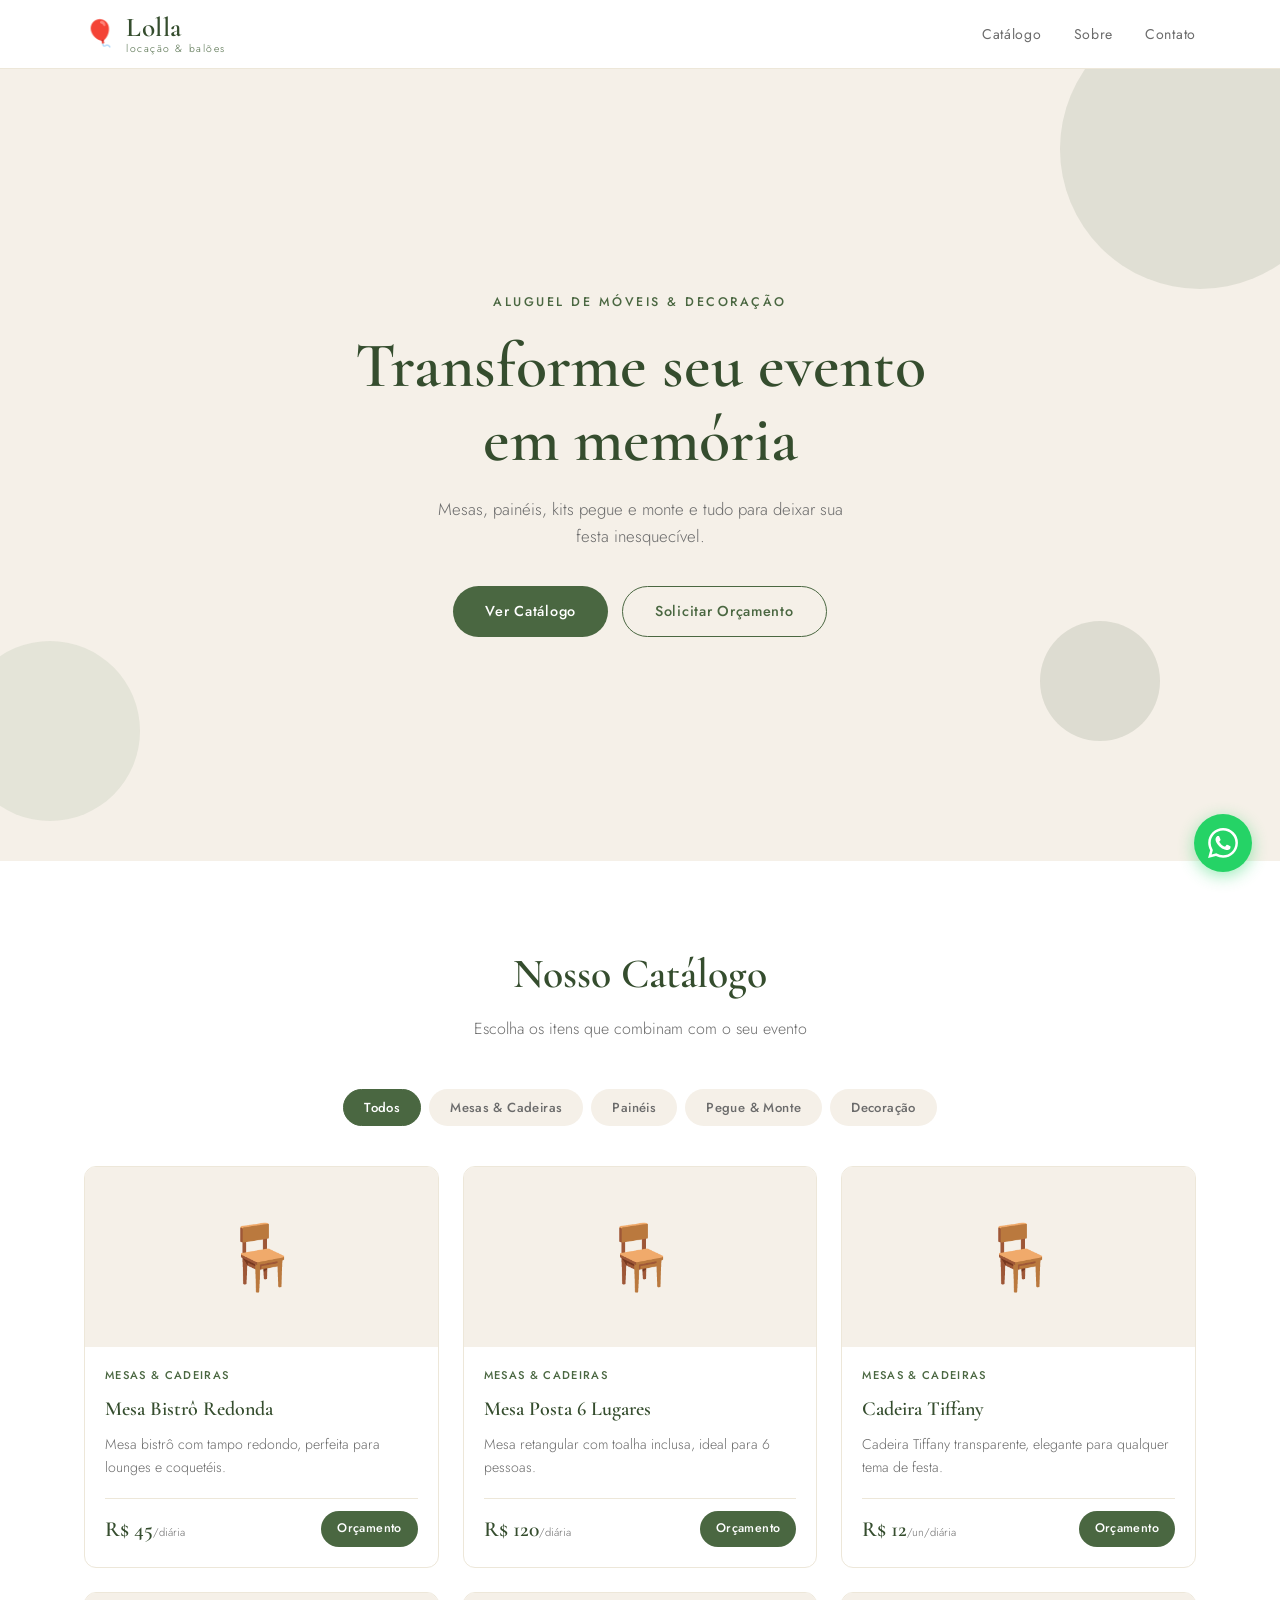
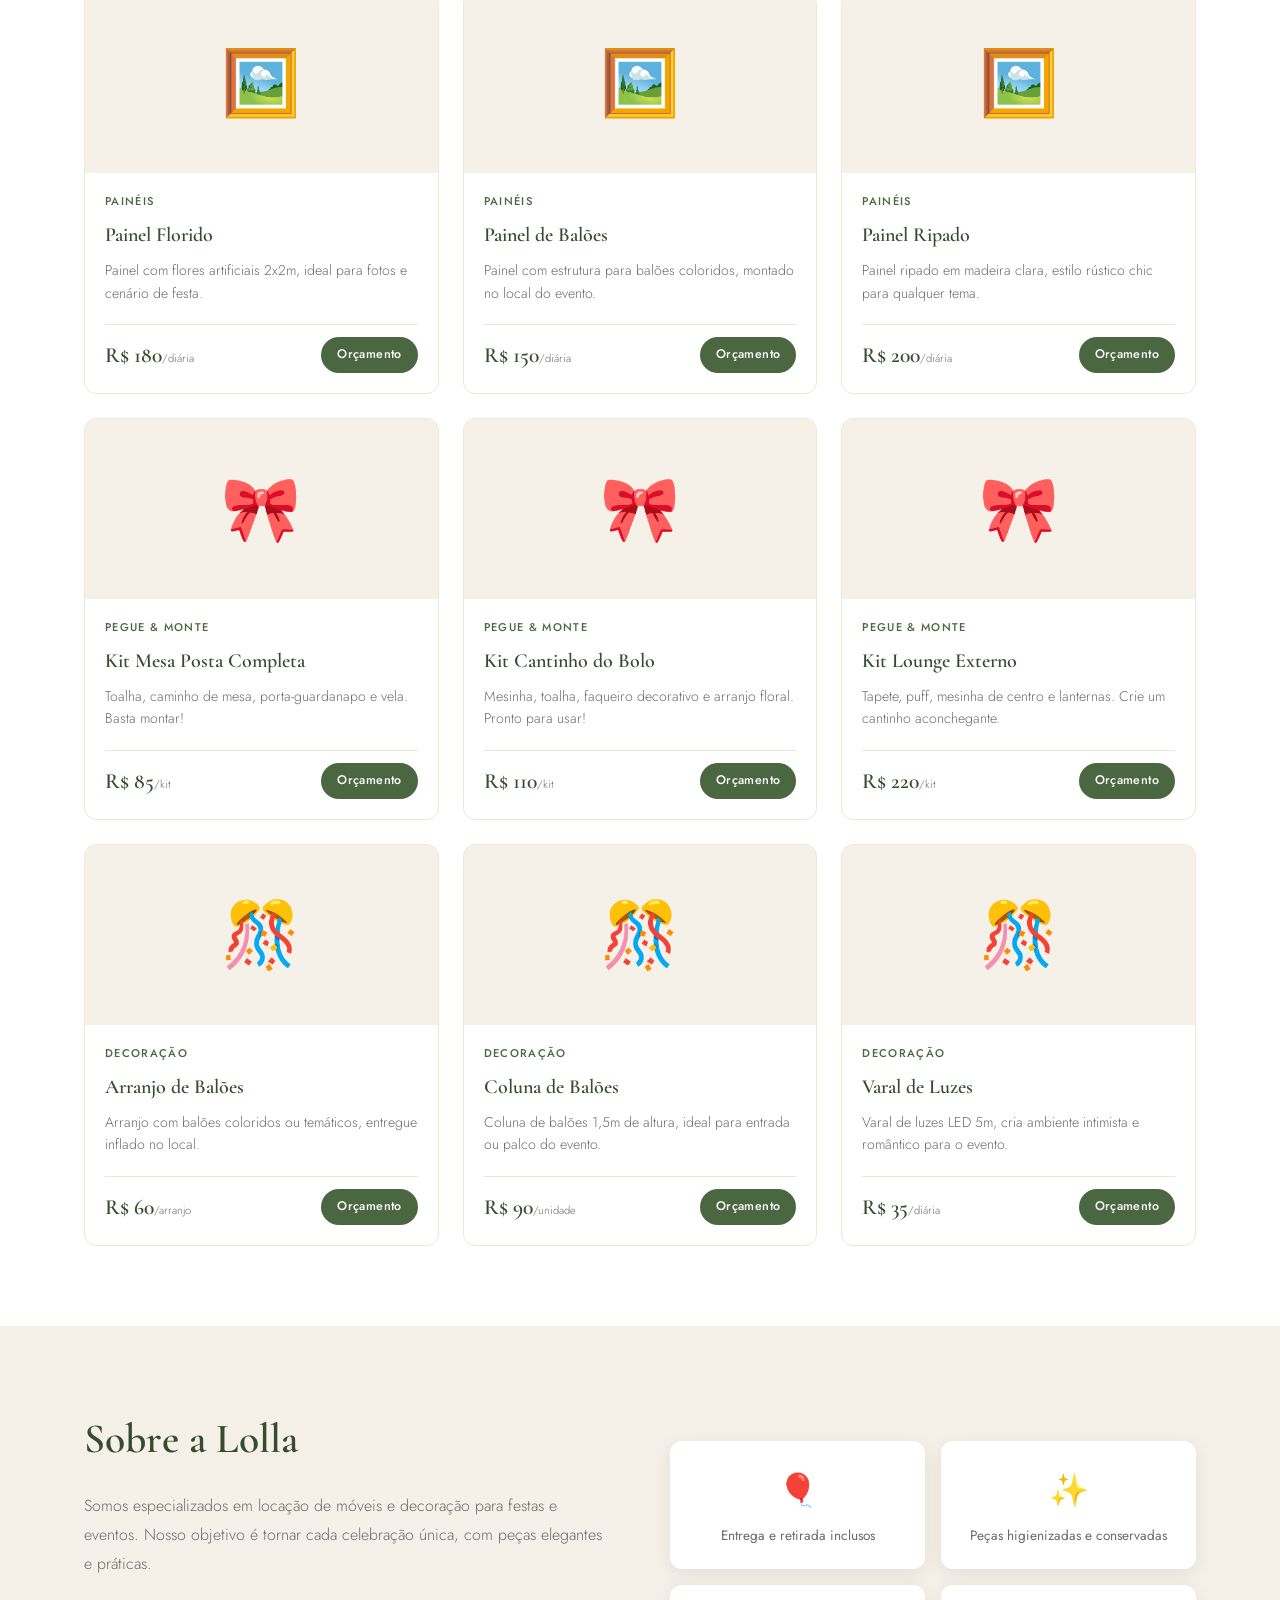
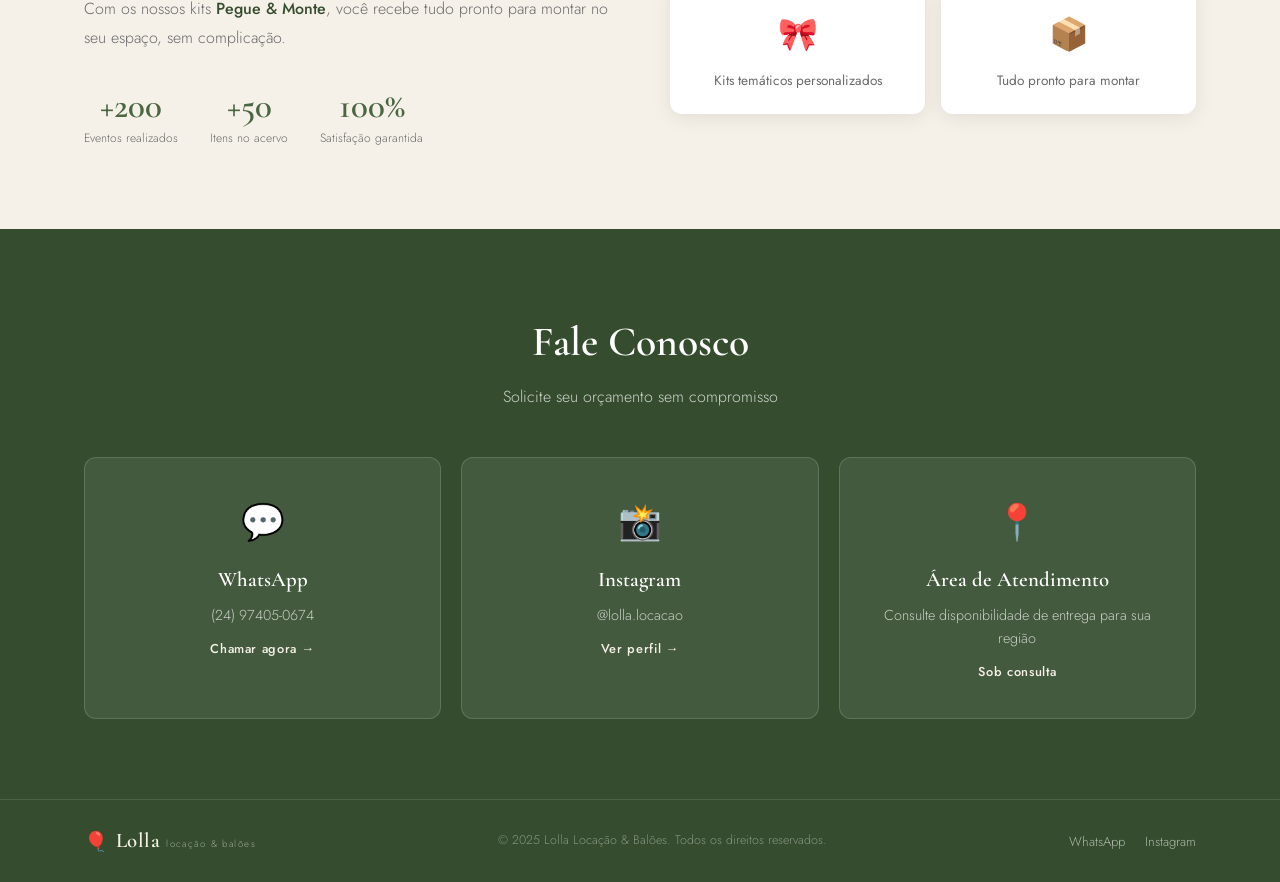
==== index.html @ 92b91f61 "Add files via upload" ====
<!DOCTYPE html>
<html lang="pt-BR">
<head>
  <meta charset="UTF-8" />
  <meta name="viewport" content="width=device-width, initial-scale=1.0" />
  <title>Lolla Locação & Balões</title>
  <meta name="description" content="Aluguel de móveis e decoração para festas e eventos. Mesas, painéis, kits pegue e monte e muito mais." />
  <link rel="preconnect" href="https://fonts.googleapis.com" />
  <link rel="preconnect" href="https://fonts.gstatic.com" crossorigin />
  <link href="https://fonts.googleapis.com/css2?family=Cormorant+Garamond:ital,wght@0,300;0,400;0,600;1,300;1,400&family=Jost:wght@300;400;500&display=swap" rel="stylesheet" />
  <link rel="stylesheet" href="style.css" />
</head>
<body>

  <!-- HEADER -->
  <header id="header">
    <div class="container header-inner">
      <div class="logo">
        <span class="logo-balloon">🎈</span>
        <div class="logo-text">
          <span class="logo-name">Lolla</span>
          <span class="logo-sub">locação &amp; balões</span>
        </div>
      </div>
      <nav>
        <ul class="nav-links">
          <li><a href="#catalogo">Catálogo</a></li>
          <li><a href="#sobre">Sobre</a></li>
          <li><a href="#contato">Contato</a></li>
        </ul>
        <button class="hamburger" id="hamburger" aria-label="Menu">
          <span></span><span></span><span></span>
        </button>
      </nav>
    </div>
    <div class="mobile-menu" id="mobileMenu">
      <a href="#catalogo" onclick="closeMobileMenu()">Catálogo</a>
      <a href="#sobre" onclick="closeMobileMenu()">Sobre</a>
      <a href="#contato" onclick="closeMobileMenu()">Contato</a>
    </div>
  </header>

  <!-- HERO -->
  <section class="hero">
    <div class="hero-content">
      <p class="hero-eyebrow">Aluguel de móveis &amp; decoração</p>
      <h1>Transforme seu evento em memória</h1>
      <p class="hero-sub">Mesas, painéis, kits pegue e monte e tudo para deixar sua festa inesquecível.</p>
      <div class="hero-btns">
        <a href="#catalogo" class="btn-primary">Ver Catálogo</a>
        <a href="https://wa.me/5524974050674" target="_blank" class="btn-secondary">Solicitar Orçamento</a>
      </div>
    </div>
    <div class="hero-decoration">
      <div class="balloon b1"></div>
      <div class="balloon b2"></div>
      <div class="balloon b3"></div>
    </div>
  </section>

  <!-- CATÁLOGO -->
  <section class="catalogo" id="catalogo">
    <div class="container">
      <div class="section-header">
        <h2>Nosso Catálogo</h2>
        <p>Escolha os itens que combinam com o seu evento</p>
      </div>

      <div class="filter-bar">
        <button class="filter-btn active" data-filter="todos">Todos</button>
        <button class="filter-btn" data-filter="mesas">Mesas &amp; Cadeiras</button>
        <button class="filter-btn" data-filter="paineis">Painéis</button>
        <button class="filter-btn" data-filter="pegue-e-monte">Pegue &amp; Monte</button>
        <button class="filter-btn" data-filter="decoracao">Decoração</button>
      </div>

      <div class="products-grid" id="productsGrid">

        <!-- MESAS & CADEIRAS -->
        <div class="product-card" data-category="mesas">
          <div class="product-img emoji">🪑</div>
          <div class="product-info">
            <span class="product-tag">Mesas &amp; Cadeiras</span>
            <h3>Mesa Bistrô Redonda</h3>
            <p>Mesa bistrô com tampo redondo, perfeita para lounges e coquetéis.</p>
            <div class="product-footer">
              <span class="price">R$ 45<small>/diária</small></span>
              <a href="https://wa.me/5524974050674?text=Olá! Tenho interesse na Mesa Bistrô Redonda. Pode me passar mais informações?" target="_blank" class="btn-card">Orçamento</a>
            </div>
          </div>
        </div>

        <div class="product-card" data-category="mesas">
          <div class="product-img emoji">🪑</div>
          <div class="product-info">
            <span class="product-tag">Mesas &amp; Cadeiras</span>
            <h3>Mesa Posta 6 Lugares</h3>
            <p>Mesa retangular com toalha inclusa, ideal para 6 pessoas.</p>
            <div class="product-footer">
              <span class="price">R$ 120<small>/diária</small></span>
              <a href="https://wa.me/5524974050674?text=Olá! Tenho interesse na Mesa Posta 6 Lugares. Pode me passar mais informações?" target="_blank" class="btn-card">Orçamento</a>
            </div>
          </div>
        </div>

        <div class="product-card" data-category="mesas">
          <div class="product-img emoji">🪑</div>
          <div class="product-info">
            <span class="product-tag">Mesas &amp; Cadeiras</span>
            <h3>Cadeira Tiffany</h3>
            <p>Cadeira Tiffany transparente, elegante para qualquer tema de festa.</p>
            <div class="product-footer">
              <span class="price">R$ 12<small>/un/diária</small></span>
              <a href="https://wa.me/5524974050674?text=Olá! Tenho interesse nas Cadeiras Tiffany. Pode me passar mais informações?" target="_blank" class="btn-card">Orçamento</a>
            </div>
          </div>
        </div>

        <!-- PAINÉIS -->
        <div class="product-card" data-category="paineis">
          <div class="product-img emoji">🖼️</div>
          <div class="product-info">
            <span class="product-tag">Painéis</span>
            <h3>Painel Florido</h3>
            <p>Painel com flores artificiais 2x2m, ideal para fotos e cenário de festa.</p>
            <div class="product-footer">
              <span class="price">R$ 180<small>/diária</small></span>
              <a href="https://wa.me/5524974050674?text=Olá! Tenho interesse no Painel Florido. Pode me passar mais informações?" target="_blank" class="btn-card">Orçamento</a>
            </div>
          </div>
        </div>

        <div class="product-card" data-category="paineis">
          <div class="product-img emoji">🖼️</div>
          <div class="product-info">
            <span class="product-tag">Painéis</span>
            <h3>Painel de Balões</h3>
            <p>Painel com estrutura para balões coloridos, montado no local do evento.</p>
            <div class="product-footer">
              <span class="price">R$ 150<small>/diária</small></span>
              <a href="https://wa.me/5524974050674?text=Olá! Tenho interesse no Painel de Balões. Pode me passar mais informações?" target="_blank" class="btn-card">Orçamento</a>
            </div>
          </div>
        </div>

        <div class="product-card" data-category="paineis">
          <div class="product-img emoji">🖼️</div>
          <div class="product-info">
            <span class="product-tag">Painéis</span>
            <h3>Painel Ripado</h3>
            <p>Painel ripado em madeira clara, estilo rústico chic para qualquer tema.</p>
            <div class="product-footer">
              <span class="price">R$ 200<small>/diária</small></span>
              <a href="https://wa.me/5524974050674?text=Olá! Tenho interesse no Painel Ripado. Pode me passar mais informações?" target="_blank" class="btn-card">Orçamento</a>
            </div>
          </div>
        </div>

        <!-- PEGUE E MONTE -->
        <div class="product-card" data-category="pegue-e-monte">
          <div class="product-img emoji">🎀</div>
          <div class="product-info">
            <span class="product-tag">Pegue &amp; Monte</span>
            <h3>Kit Mesa Posta Completa</h3>
            <p>Toalha, caminho de mesa, porta-guardanapo e vela. Basta montar!</p>
            <div class="product-footer">
              <span class="price">R$ 85<small>/kit</small></span>
              <a href="https://wa.me/5524974050674?text=Olá! Tenho interesse no Kit Mesa Posta Completa. Pode me passar mais informações?" target="_blank" class="btn-card">Orçamento</a>
            </div>
          </div>
        </div>

        <div class="product-card" data-category="pegue-e-monte">
          <div class="product-img emoji">🎀</div>
          <div class="product-info">
            <span class="product-tag">Pegue &amp; Monte</span>
            <h3>Kit Cantinho do Bolo</h3>
            <p>Mesinha, toalha, faqueiro decorativo e arranjo floral. Pronto para usar!</p>
            <div class="product-footer">
              <span class="price">R$ 110<small>/kit</small></span>
              <a href="https://wa.me/5524974050674?text=Olá! Tenho interesse no Kit Cantinho do Bolo. Pode me passar mais informações?" target="_blank" class="btn-card">Orçamento</a>
            </div>
          </div>
        </div>

        <div class="product-card" data-category="pegue-e-monte">
          <div class="product-img emoji">🎀</div>
          <div class="product-info">
            <span class="product-tag">Pegue &amp; Monte</span>
            <h3>Kit Lounge Externo</h3>
            <p>Tapete, puff, mesinha de centro e lanternas. Crie um cantinho aconchegante.</p>
            <div class="product-footer">
              <span class="price">R$ 220<small>/kit</small></span>
              <a href="https://wa.me/5524974050674?text=Olá! Tenho interesse no Kit Lounge Externo. Pode me passar mais informações?" target="_blank" class="btn-card">Orçamento</a>
            </div>
          </div>
        </div>

        <!-- DECORAÇÃO -->
        <div class="product-card" data-category="decoracao">
          <div class="product-img emoji">🎊</div>
          <div class="product-info">
            <span class="product-tag">Decoração</span>
            <h3>Arranjo de Balões</h3>
            <p>Arranjo com balões coloridos ou temáticos, entregue inflado no local.</p>
            <div class="product-footer">
              <span class="price">R$ 60<small>/arranjo</small></span>
              <a href="https://wa.me/5524974050674?text=Olá! Tenho interesse no Arranjo de Balões. Pode me passar mais informações?" target="_blank" class="btn-card">Orçamento</a>
            </div>
          </div>
        </div>

        <div class="product-card" data-category="decoracao">
          <div class="product-img emoji">🎊</div>
          <div class="product-info">
            <span class="product-tag">Decoração</span>
            <h3>Coluna de Balões</h3>
            <p>Coluna de balões 1,5m de altura, ideal para entrada ou palco do evento.</p>
            <div class="product-footer">
              <span class="price">R$ 90<small>/unidade</small></span>
              <a href="https://wa.me/5524974050674?text=Olá! Tenho interesse na Coluna de Balões. Pode me passar mais informações?" target="_blank" class="btn-card">Orçamento</a>
            </div>
          </div>
        </div>

        <div class="product-card" data-category="decoracao">
          <div class="product-img emoji">🎊</div>
          <div class="product-info">
            <span class="product-tag">Decoração</span>
            <h3>Varal de Luzes</h3>
            <p>Varal de luzes LED 5m, cria ambiente intimista e romântico para o evento.</p>
            <div class="product-footer">
              <span class="price">R$ 35<small>/diária</small></span>
              <a href="https://wa.me/5524974050674?text=Olá! Tenho interesse no Varal de Luzes. Pode me passar mais informações?" target="_blank" class="btn-card">Orçamento</a>
            </div>
          </div>
        </div>

      </div>
    </div>
  </section>

  <!-- SOBRE -->
  <section class="sobre" id="sobre">
    <div class="container sobre-inner">
      <div class="sobre-text">
        <h2>Sobre a Lolla</h2>
        <p>Somos especializados em locação de móveis e decoração para festas e eventos. Nosso objetivo é tornar cada celebração única, com peças elegantes e práticas.</p>
        <p>Com os nossos kits <strong>Pegue &amp; Monte</strong>, você recebe tudo pronto para montar no seu espaço, sem complicação.</p>
        <div class="sobre-nums">
          <div class="num-item">
            <span class="num">+200</span>
            <small>Eventos realizados</small>
          </div>
          <div class="num-item">
            <span class="num">+50</span>
            <small>Itens no acervo</small>
          </div>
          <div class="num-item">
            <span class="num">100%</span>
            <small>Satisfação garantida</small>
          </div>
        </div>
      </div>
      <div class="sobre-cards">
        <div class="sobre-card">
          <span>🎈</span>
          <p>Entrega e retirada inclusos</p>
        </div>
        <div class="sobre-card">
          <span>✨</span>
          <p>Peças higienizadas e conservadas</p>
        </div>
        <div class="sobre-card">
          <span>🎀</span>
          <p>Kits temáticos personalizados</p>
        </div>
        <div class="sobre-card">
          <span>📦</span>
          <p>Tudo pronto para montar</p>
        </div>
      </div>
    </div>
  </section>

  <!-- CONTATO -->
  <section class="contato" id="contato">
    <div class="container">
      <div class="section-header light">
        <h2>Fale Conosco</h2>
        <p>Solicite seu orçamento sem compromisso</p>
      </div>
      <div class="contato-grid">
        <a href="https://wa.me/5524974050674" target="_blank" class="contato-card">
          <div class="contato-icon">💬</div>
          <h3>WhatsApp</h3>
          <p>(24) 97405-0674</p>
          <span class="contato-link">Chamar agora →</span>
        </a>
        <a href="https://instagram.com/lolla.locacao" target="_blank" class="contato-card">
          <div class="contato-icon">📸</div>
          <h3>Instagram</h3>
          <p>@lolla.locacao</p>
          <span class="contato-link">Ver perfil →</span>
        </a>
        <div class="contato-card no-link">
          <div class="contato-icon">📍</div>
          <h3>Área de Atendimento</h3>
          <p>Consulte disponibilidade de entrega para sua região</p>
          <span class="contato-link">Sob consulta</span>
        </div>
      </div>
    </div>
  </section>

  <!-- FOOTER -->
  <footer>
    <div class="container footer-inner">
      <div class="footer-logo">
        <span>🎈</span>
        <div>
          <span class="logo-name">Lolla</span>
          <span class="logo-sub">locação &amp; balões</span>
        </div>
      </div>
      <p class="footer-copy">© 2025 Lolla Locação &amp; Balões. Todos os direitos reservados.</p>
      <div class="footer-links">
        <a href="https://wa.me/5524974050674" target="_blank">WhatsApp</a>
        <a href="https://instagram.com/lolla.locacao" target="_blank">Instagram</a>
      </div>
    </div>
  </footer>

  <!-- BOTÃO FLUTUANTE WHATSAPP -->
  <a href="https://wa.me/5524974050674?text=Olá! Vim pelo site e gostaria de fazer um orçamento." target="_blank" class="whatsapp-float" aria-label="Fale pelo WhatsApp">
    <svg viewBox="0 0 24 24" fill="currentColor"><path d="M17.472 14.382c-.297-.149-1.758-.867-2.03-.967-.273-.099-.471-.148-.67.15-.197.297-.767.966-.94 1.164-.173.199-.347.223-.644.075-.297-.15-1.255-.463-2.39-1.475-.883-.788-1.48-1.761-1.653-2.059-.173-.297-.018-.458.13-.606.134-.133.298-.347.446-.52.149-.174.198-.298.298-.497.099-.198.05-.371-.025-.52-.075-.149-.669-1.612-.916-2.207-.242-.579-.487-.5-.669-.51-.173-.008-.371-.01-.57-.01-.198 0-.52.074-.792.372-.272.297-1.04 1.016-1.04 2.479 0 1.462 1.065 2.875 1.213 3.074.149.198 2.096 3.2 5.077 4.487.709.306 1.262.489 1.694.625.712.227 1.36.195 1.871.118.571-.085 1.758-.719 2.006-1.413.248-.694.248-1.289.173-1.413-.074-.124-.272-.198-.57-.347m-5.421 7.403h-.004a9.87 9.87 0 01-5.031-1.378l-.361-.214-3.741.982.998-3.648-.235-.374a9.86 9.86 0 01-1.51-5.26c.001-5.45 4.436-9.884 9.888-9.884 2.64 0 5.122 1.03 6.988 2.898a9.825 9.825 0 012.893 6.994c-.003 5.45-4.437 9.884-9.885 9.884m8.413-18.297A11.815 11.815 0 0012.05 0C5.495 0 .16 5.335.157 11.892c0 2.096.547 4.142 1.588 5.945L.057 24l6.305-1.654a11.882 11.882 0 005.683 1.448h.005c6.554 0 11.89-5.335 11.893-11.893a11.821 11.821 0 00-3.48-8.413z"/></svg>
  </a>

  <script src="script.js"></script>
</body>
</html>
---- style.css ----
/* ===== VARIÁVEIS ===== */
:root {
  --green: #4a6741;
  --green-light: #6b8f60;
  --green-dark: #354d2e;
  --cream: #f5f0e8;
  --cream-dark: #ede7d9;
  --white: #ffffff;
  --text: #2c2c2c;
  --text-light: #6b6b6b;
  --shadow: 0 4px 20px rgba(0,0,0,0.08);
  --shadow-hover: 0 8px 32px rgba(0,0,0,0.14);
  --radius: 12px;
  --transition: 0.25s ease;
}

/* ===== RESET ===== */
*, *::before, *::after { box-sizing: border-box; margin: 0; padding: 0; }
html { scroll-behavior: smooth; }
body {
  font-family: 'Jost', sans-serif;
  color: var(--text);
  background: var(--white);
  line-height: 1.6;
}
a { text-decoration: none; color: inherit; }
ul { list-style: none; }
img { max-width: 100%; display: block; }

/* ===== CONTAINER ===== */
.container {
  max-width: 1160px;
  margin: 0 auto;
  padding: 0 24px;
}

/* ===== HEADER ===== */
#header {
  position: sticky;
  top: 0;
  z-index: 100;
  background: var(--white);
  border-bottom: 1px solid var(--cream-dark);
  transition: box-shadow var(--transition);
}
#header.scrolled { box-shadow: var(--shadow); }

.header-inner {
  display: flex;
  align-items: center;
  justify-content: space-between;
  height: 68px;
}

.logo {
  display: flex;
  align-items: center;
  gap: 10px;
}
.logo-balloon { font-size: 1.6rem; }
.logo-text { display: flex; flex-direction: column; line-height: 1.1; }
.logo-name {
  font-family: 'Cormorant Garamond', serif;
  font-size: 1.7rem;
  font-weight: 600;
  color: var(--green-dark);
  letter-spacing: 0.02em;
}
.logo-sub {
  font-size: 0.65rem;
  font-weight: 300;
  color: var(--green);
  letter-spacing: 0.15em;
  text-transform: lowercase;
}

nav { display: flex; align-items: center; gap: 8px; }
.nav-links { display: flex; gap: 32px; }
.nav-links a {
  font-size: 0.88rem;
  font-weight: 400;
  color: var(--text-light);
  letter-spacing: 0.05em;
  transition: color var(--transition);
}
.nav-links a:hover { color: var(--green); }

.hamburger {
  display: none;
  flex-direction: column;
  gap: 5px;
  background: none;
  border: none;
  cursor: pointer;
  padding: 4px;
}
.hamburger span {
  display: block;
  width: 22px;
  height: 2px;
  background: var(--green-dark);
  border-radius: 2px;
  transition: var(--transition);
}

.mobile-menu {
  display: none;
  flex-direction: column;
  background: var(--white);
  border-top: 1px solid var(--cream-dark);
  padding: 12px 24px 16px;
  gap: 2px;
}
.mobile-menu.open { display: flex; }
.mobile-menu a {
  padding: 10px 0;
  font-size: 0.95rem;
  color: var(--text);
  border-bottom: 1px solid var(--cream-dark);
}
.mobile-menu a:last-child { border-bottom: none; }

/* ===== HERO ===== */
.hero {
  background: var(--cream);
  min-height: 88vh;
  display: flex;
  align-items: center;
  position: relative;
  overflow: hidden;
  padding: 80px 24px;
}

.hero-content {
  max-width: 600px;
  margin: 0 auto;
  text-align: center;
  position: relative;
  z-index: 2;
}

.hero-eyebrow {
  font-size: 0.78rem;
  font-weight: 500;
  letter-spacing: 0.2em;
  text-transform: uppercase;
  color: var(--green);
  margin-bottom: 16px;
}

.hero h1 {
  font-family: 'Cormorant Garamond', serif;
  font-size: clamp(2.4rem, 6vw, 4rem);
  font-weight: 600;
  color: var(--green-dark);
  line-height: 1.15;
  margin-bottom: 20px;
}

.hero-sub {
  font-size: 1.05rem;
  color: var(--text-light);
  font-weight: 300;
  margin-bottom: 36px;
  max-width: 440px;
  margin-left: auto;
  margin-right: auto;
}

.hero-btns {
  display: flex;
  gap: 14px;
  justify-content: center;
  flex-wrap: wrap;
}

.btn-primary {
  background: var(--green);
  color: var(--white);
  padding: 14px 32px;
  border-radius: 50px;
  font-size: 0.9rem;
  font-weight: 500;
  letter-spacing: 0.05em;
  transition: background var(--transition), transform var(--transition);
  display: inline-block;
}
.btn-primary:hover { background: var(--green-dark); transform: translateY(-2px); }

.btn-secondary {
  background: transparent;
  color: var(--green);
  padding: 13px 32px;
  border-radius: 50px;
  font-size: 0.9rem;
  font-weight: 500;
  letter-spacing: 0.05em;
  border: 1.5px solid var(--green);
  transition: all var(--transition);
  display: inline-block;
}
.btn-secondary:hover { background: var(--green); color: var(--white); transform: translateY(-2px); }

/* Balões decorativos */
.hero-decoration { position: absolute; inset: 0; pointer-events: none; }
.balloon {
  position: absolute;
  border-radius: 50%;
  opacity: 0.12;
}
.b1 { width: 280px; height: 280px; background: var(--green); top: -60px; right: -60px; }
.b2 { width: 180px; height: 180px; background: var(--green-light); bottom: 40px; left: -40px; }
.b3 { width: 120px; height: 120px; background: var(--green-dark); bottom: 120px; right: 120px; }

/* ===== CATÁLOGO ===== */
.catalogo {
  padding: 80px 0;
  background: var(--white);
}

.section-header {
  text-align: center;
  margin-bottom: 48px;
}
.section-header h2 {
  font-family: 'Cormorant Garamond', serif;
  font-size: clamp(1.8rem, 4vw, 2.6rem);
  font-weight: 600;
  color: var(--green-dark);
  margin-bottom: 8px;
}
.section-header p {
  color: var(--text-light);
  font-weight: 300;
  font-size: 1rem;
}
.section-header.light h2 { color: var(--white); }
.section-header.light p { color: rgba(255,255,255,0.75); }

/* Filter bar */
.filter-bar {
  display: flex;
  gap: 8px;
  flex-wrap: wrap;
  justify-content: center;
  margin-bottom: 40px;
}
.filter-btn {
  background: var(--cream);
  border: 1.5px solid transparent;
  color: var(--text-light);
  padding: 8px 20px;
  border-radius: 50px;
  font-size: 0.82rem;
  font-weight: 500;
  cursor: pointer;
  font-family: 'Jost', sans-serif;
  transition: all var(--transition);
  letter-spacing: 0.03em;
}
.filter-btn:hover { border-color: var(--green); color: var(--green); }
.filter-btn.active {
  background: var(--green);
  color: var(--white);
  border-color: var(--green);
}

/* Products grid */
.products-grid {
  display: grid;
  grid-template-columns: repeat(auto-fill, minmax(280px, 1fr));
  gap: 24px;
}

.product-card {
  background: var(--white);
  border: 1px solid var(--cream-dark);
  border-radius: var(--radius);
  overflow: hidden;
  transition: box-shadow var(--transition), transform var(--transition);
  display: flex;
  flex-direction: column;
}
.product-card:hover {
  box-shadow: var(--shadow-hover);
  transform: translateY(-4px);
}
.product-card.hidden { display: none; }

.product-img {
  background: var(--cream);
  height: 180px;
  display: flex;
  align-items: center;
  justify-content: center;
}
.product-img.emoji { font-size: 4rem; }
.product-img img { width: 100%; height: 100%; object-fit: cover; }

.product-info {
  padding: 20px;
  flex: 1;
  display: flex;
  flex-direction: column;
  gap: 8px;
}

.product-tag {
  font-size: 0.7rem;
  font-weight: 500;
  letter-spacing: 0.12em;
  text-transform: uppercase;
  color: var(--green);
}

.product-info h3 {
  font-family: 'Cormorant Garamond', serif;
  font-size: 1.25rem;
  font-weight: 600;
  color: var(--green-dark);
}

.product-info p {
  font-size: 0.88rem;
  color: var(--text-light);
  font-weight: 300;
  flex: 1;
}

.product-footer {
  display: flex;
  align-items: center;
  justify-content: space-between;
  margin-top: 12px;
  padding-top: 12px;
  border-top: 1px solid var(--cream-dark);
}

.price {
  font-family: 'Cormorant Garamond', serif;
  font-size: 1.35rem;
  font-weight: 600;
  color: var(--green-dark);
}
.price small {
  font-size: 0.7rem;
  font-weight: 300;
  color: var(--text-light);
  font-family: 'Jost', sans-serif;
}

.btn-card {
  background: var(--green);
  color: var(--white);
  padding: 8px 16px;
  border-radius: 50px;
  font-size: 0.78rem;
  font-weight: 500;
  letter-spacing: 0.03em;
  transition: background var(--transition);
  white-space: nowrap;
}
.btn-card:hover { background: var(--green-dark); }

/* ===== SOBRE ===== */
.sobre {
  background: var(--cream);
  padding: 80px 0;
}

.sobre-inner {
  display: grid;
  grid-template-columns: 1fr 1fr;
  gap: 60px;
  align-items: center;
}

.sobre-text h2 {
  font-family: 'Cormorant Garamond', serif;
  font-size: clamp(1.8rem, 4vw, 2.6rem);
  font-weight: 600;
  color: var(--green-dark);
  margin-bottom: 20px;
}

.sobre-text p {
  color: var(--text-light);
  font-weight: 300;
  font-size: 1rem;
  margin-bottom: 16px;
  line-height: 1.8;
}
.sobre-text strong { color: var(--green-dark); font-weight: 500; }

.sobre-nums {
  display: flex;
  gap: 32px;
  margin-top: 36px;
}
.num-item { text-align: center; }
.num {
  display: block;
  font-family: 'Cormorant Garamond', serif;
  font-size: 2.2rem;
  font-weight: 600;
  color: var(--green);
  line-height: 1;
}
.num-item small {
  font-size: 0.75rem;
  color: var(--text-light);
  font-weight: 300;
}

.sobre-cards {
  display: grid;
  grid-template-columns: 1fr 1fr;
  gap: 16px;
}

.sobre-card {
  background: var(--white);
  border-radius: var(--radius);
  padding: 24px 20px;
  text-align: center;
  box-shadow: var(--shadow);
}
.sobre-card span { font-size: 2rem; display: block; margin-bottom: 10px; }
.sobre-card p {
  font-size: 0.85rem;
  color: var(--text-light);
  font-weight: 400;
  line-height: 1.4;
}

/* ===== CONTATO ===== */
.contato {
  background: var(--green-dark);
  padding: 80px 0;
}

.contato-grid {
  display: grid;
  grid-template-columns: repeat(3, 1fr);
  gap: 20px;
  margin-top: 8px;
}

.contato-card {
  background: rgba(255,255,255,0.08);
  border: 1px solid rgba(255,255,255,0.15);
  border-radius: var(--radius);
  padding: 36px 24px;
  text-align: center;
  transition: background var(--transition), transform var(--transition);
  display: flex;
  flex-direction: column;
  align-items: center;
  gap: 8px;
  color: var(--white);
}
.contato-card:hover:not(.no-link) {
  background: rgba(255,255,255,0.15);
  transform: translateY(-4px);
}

.contato-icon { font-size: 2.2rem; margin-bottom: 4px; }

.contato-card h3 {
  font-family: 'Cormorant Garamond', serif;
  font-size: 1.3rem;
  font-weight: 600;
  color: var(--white);
}

.contato-card p {
  font-size: 0.9rem;
  color: rgba(255,255,255,0.7);
  font-weight: 300;
}

.contato-link {
  font-size: 0.8rem;
  font-weight: 500;
  color: var(--cream);
  letter-spacing: 0.05em;
  margin-top: 4px;
}

/* ===== FOOTER ===== */
footer {
  background: var(--green-dark);
  border-top: 1px solid rgba(255,255,255,0.1);
  padding: 24px 0;
}

.footer-inner {
  display: flex;
  align-items: center;
  justify-content: space-between;
  gap: 16px;
  flex-wrap: wrap;
}

.footer-logo {
  display: flex;
  align-items: center;
  gap: 8px;
  font-size: 1.2rem;
}
.footer-logo .logo-name {
  font-family: 'Cormorant Garamond', serif;
  font-size: 1.3rem;
  color: var(--cream);
}
.footer-logo .logo-sub {
  color: rgba(255,255,255,0.5);
  font-size: 0.6rem;
}

.footer-copy {
  font-size: 0.78rem;
  color: rgba(255,255,255,0.4);
  font-weight: 300;
}

.footer-links {
  display: flex;
  gap: 20px;
}
.footer-links a {
  font-size: 0.82rem;
  color: rgba(255,255,255,0.6);
  transition: color var(--transition);
  font-weight: 300;
}
.footer-links a:hover { color: var(--cream); }

/* ===== WHATSAPP FLUTUANTE ===== */
.whatsapp-float {
  position: fixed;
  bottom: 28px;
  right: 28px;
  z-index: 200;
  background: #25d366;
  color: white;
  width: 58px;
  height: 58px;
  border-radius: 50%;
  display: flex;
  align-items: center;
  justify-content: center;
  box-shadow: 0 4px 16px rgba(37, 211, 102, 0.45);
  transition: transform var(--transition), box-shadow var(--transition);
}
.whatsapp-float:hover {
  transform: scale(1.1);
  box-shadow: 0 6px 24px rgba(37, 211, 102, 0.6);
}
.whatsapp-float svg {
  width: 30px;
  height: 30px;
}

/* ===== RESPONSIVO ===== */
@media (max-width: 900px) {
  .sobre-inner {
    grid-template-columns: 1fr;
    gap: 40px;
  }
  .contato-grid {
    grid-template-columns: 1fr;
    max-width: 400px;
    margin: 0 auto;
  }
}

@media (max-width: 680px) {
  .nav-links { display: none; }
  .hamburger { display: flex; }

  .hero { min-height: auto; padding: 60px 24px 80px; }

  .sobre-nums { gap: 20px; }

  .footer-inner {
    flex-direction: column;
    text-align: center;
  }

  .products-grid {
    grid-template-columns: 1fr;
  }
}

@media (max-width: 480px) {
  .filter-bar { gap: 6px; }
  .filter-btn { padding: 7px 14px; font-size: 0.78rem; }
  .sobre-cards { grid-template-columns: 1fr 1fr; }
}
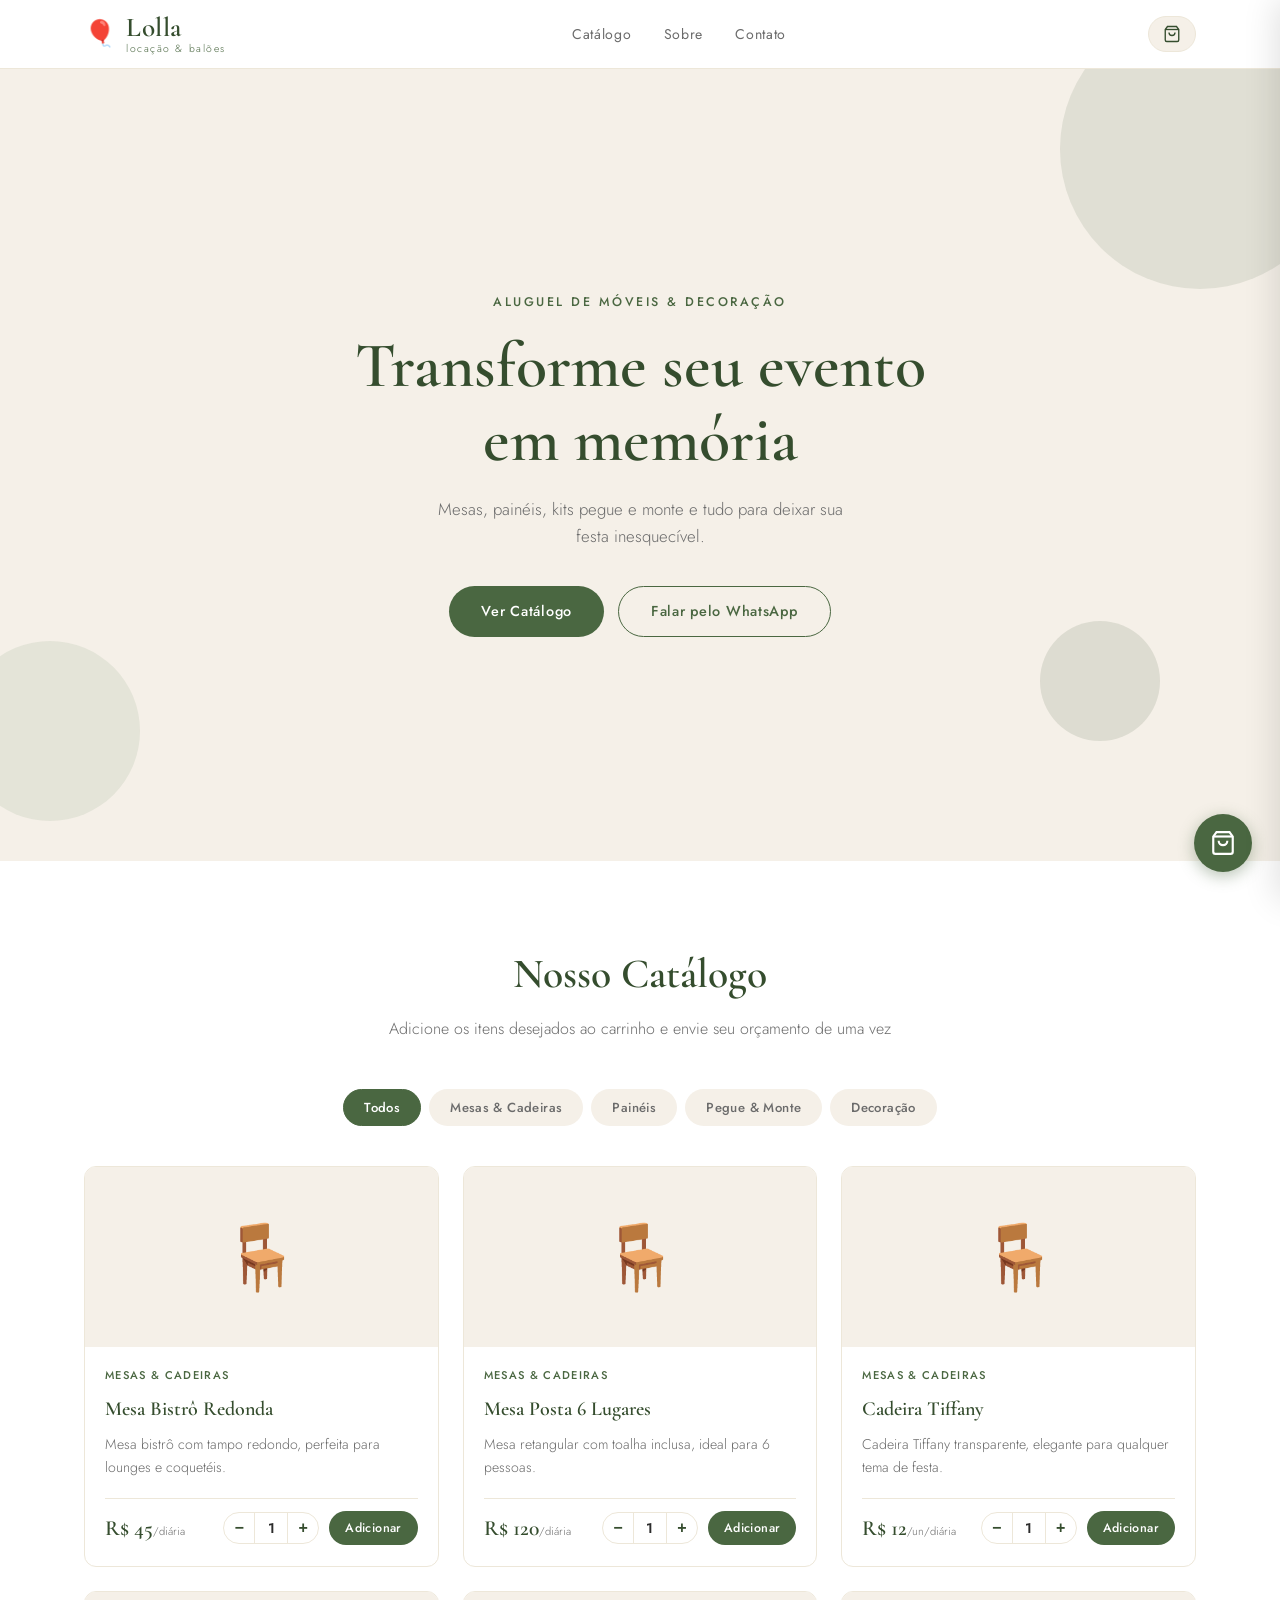
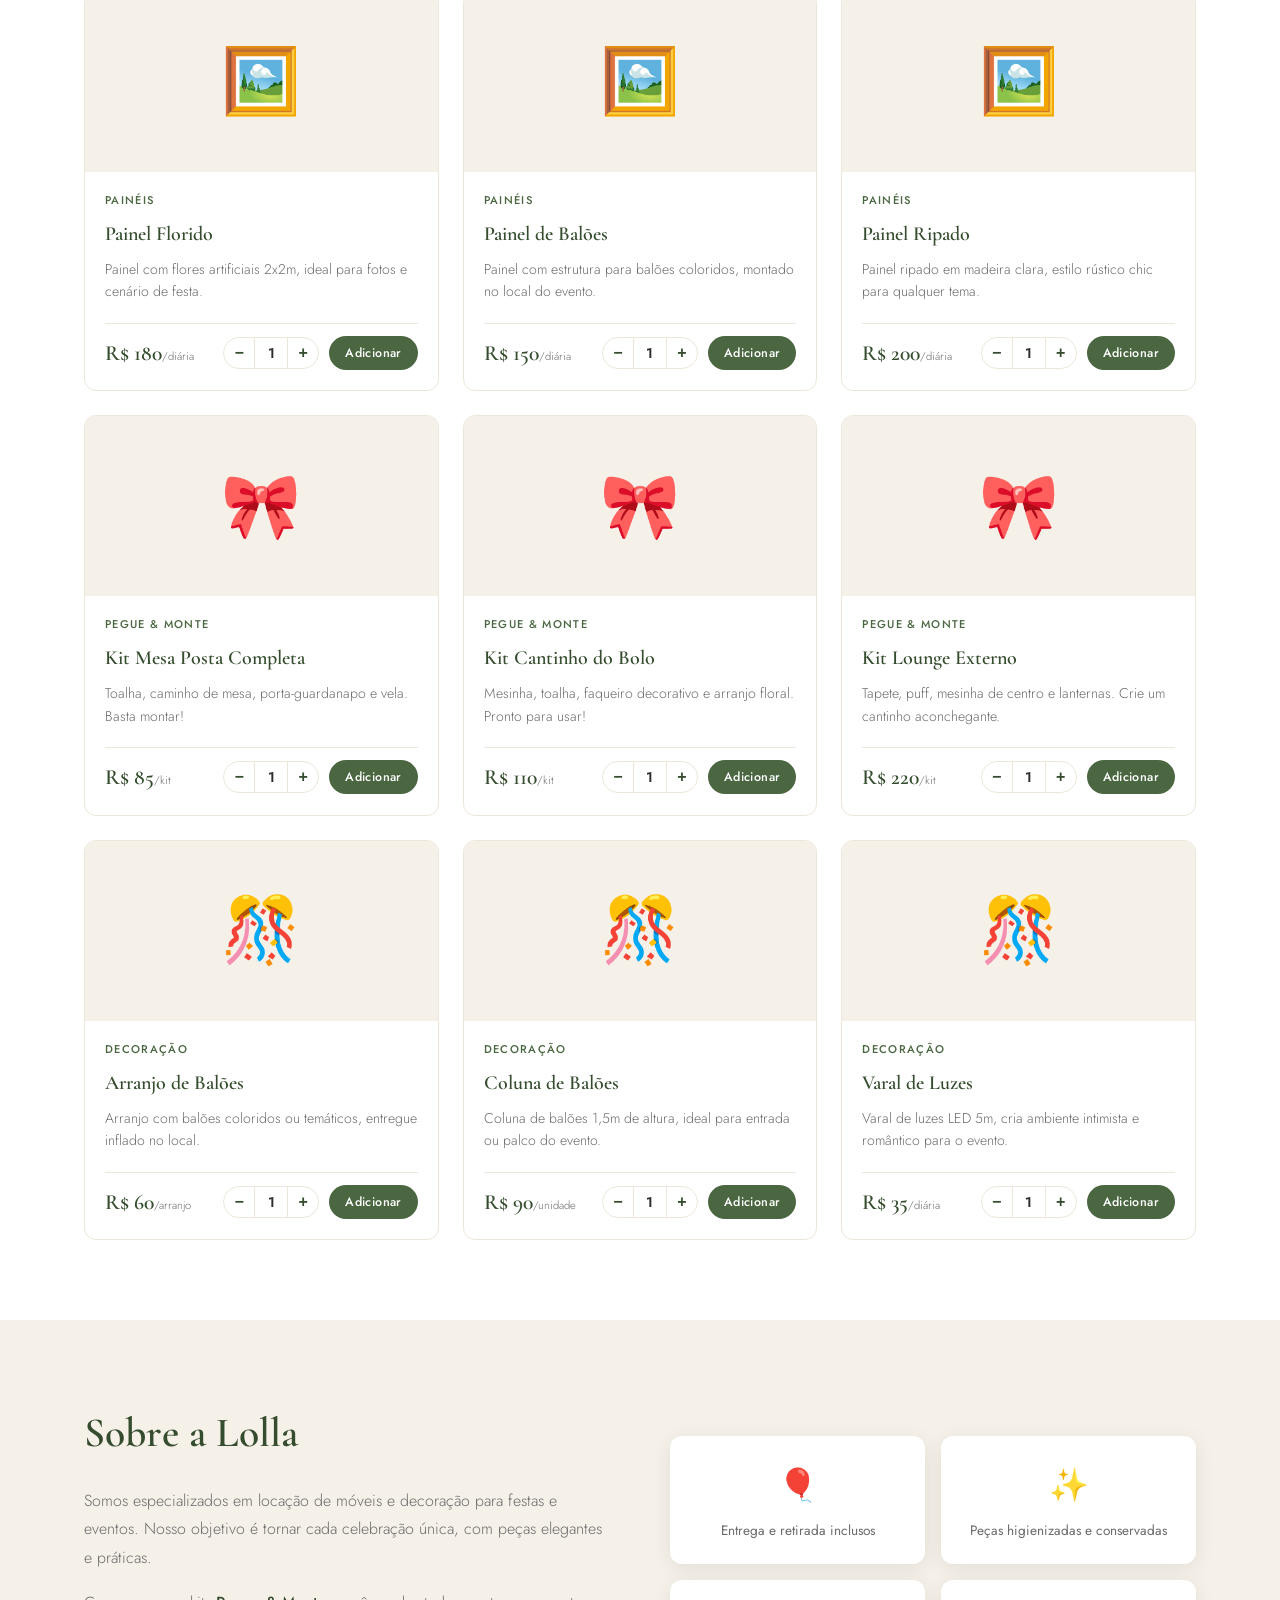
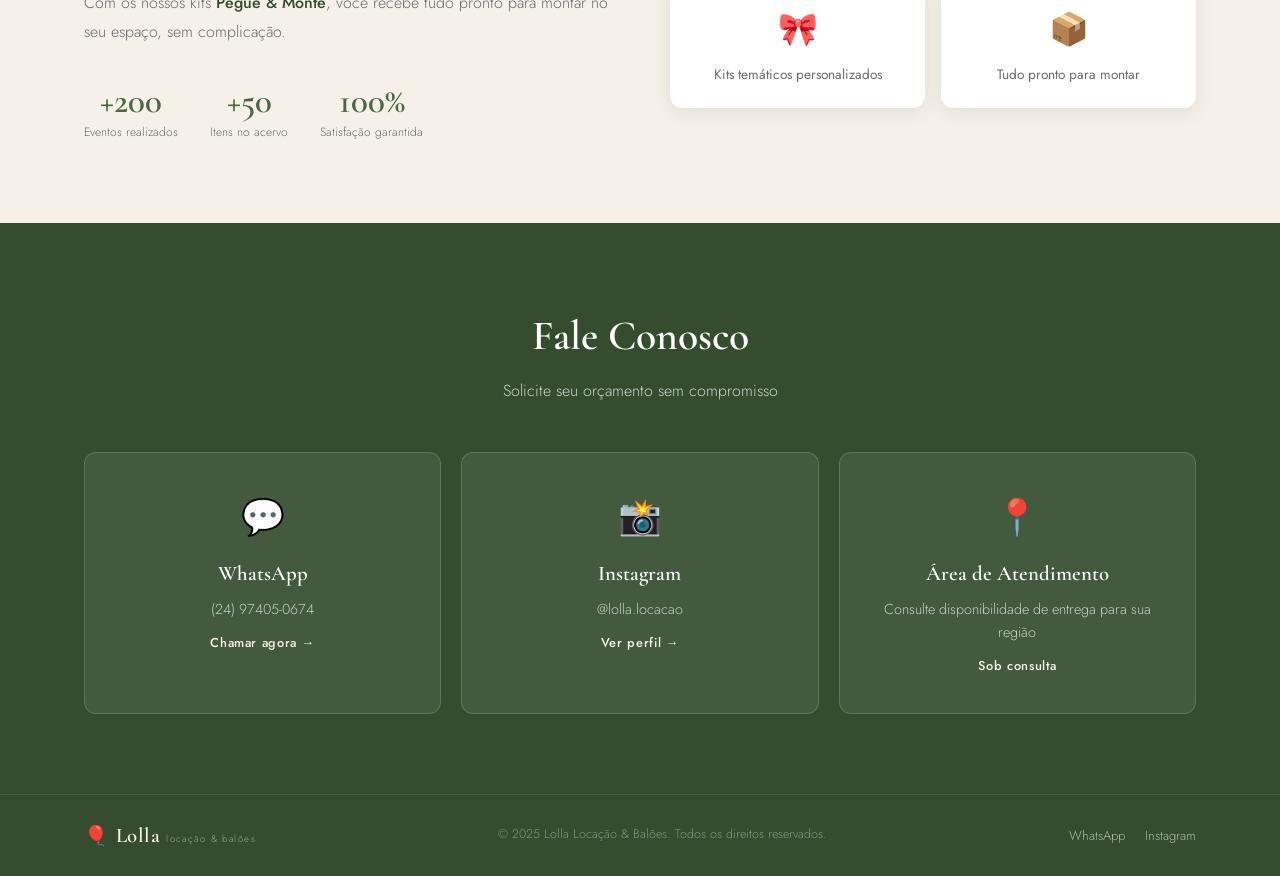
==== commit 98082566: "Add files via upload" ====
--- a/index.html
+++ b/index.html
@@ -32,6 +32,12 @@
           <span></span><span></span><span></span>
         </button>
       </nav>
+
+      <!-- Botão carrinho no header -->
+      <button class="cart-header-btn" onclick="openCart()" aria-label="Abrir carrinho de orçamento">
+        <svg viewBox="0 0 24 24" fill="none" stroke="currentColor" stroke-width="1.8"><path d="M6 2L3 6v14a2 2 0 002 2h14a2 2 0 002-2V6l-3-4z"/><line x1="3" y1="6" x2="21" y2="6"/><path d="M16 10a4 4 0 01-8 0"/></svg>
+        <span class="cart-badge" id="cartBadge" style="display:none">0</span>
+      </button>
     </div>
     <div class="mobile-menu" id="mobileMenu">
       <a href="#catalogo" onclick="closeMobileMenu()">Catálogo</a>
@@ -48,7 +54,7 @@
       <p class="hero-sub">Mesas, painéis, kits pegue e monte e tudo para deixar sua festa inesquecível.</p>
       <div class="hero-btns">
         <a href="#catalogo" class="btn-primary">Ver Catálogo</a>
-        <a href="https://wa.me/5524974050674" target="_blank" class="btn-secondary">Solicitar Orçamento</a>
+        <a href="https://wa.me/5524974050674" target="_blank" class="btn-secondary">Falar pelo WhatsApp</a>
       </div>
     </div>
     <div class="hero-decoration">
@@ -63,7 +69,7 @@
     <div class="container">
       <div class="section-header">
         <h2>Nosso Catálogo</h2>
-        <p>Escolha os itens que combinam com o seu evento</p>
+        <p>Adicione os itens desejados ao carrinho e envie seu orçamento de uma vez</p>
       </div>
 
       <div class="filter-bar">
@@ -85,7 +91,14 @@
             <p>Mesa bistrô com tampo redondo, perfeita para lounges e coquetéis.</p>
             <div class="product-footer">
               <span class="price">R$ 45<small>/diária</small></span>
-              <a href="https://wa.me/5524974050674?text=Olá! Tenho interesse na Mesa Bistrô Redonda. Pode me passar mais informações?" target="_blank" class="btn-card">Orçamento</a>
+              <div class="card-add-row">
+                <div class="card-qty">
+                  <button class="card-qty-btn" onclick="cardQty(this,-1)">−</button>
+                  <input class="card-qty-input" type="number" value="1" min="1" max="999" readonly />
+                  <button class="card-qty-btn" onclick="cardQty(this,1)">+</button>
+                </div>
+                <button class="btn-card" onclick="addToCartFromCard(this,'Mesa Bistrô Redonda',45,'/diária')">Adicionar</button>
+              </div>
             </div>
           </div>
         </div>
@@ -98,7 +111,14 @@
             <p>Mesa retangular com toalha inclusa, ideal para 6 pessoas.</p>
             <div class="product-footer">
               <span class="price">R$ 120<small>/diária</small></span>
-              <a href="https://wa.me/5524974050674?text=Olá! Tenho interesse na Mesa Posta 6 Lugares. Pode me passar mais informações?" target="_blank" class="btn-card">Orçamento</a>
+              <div class="card-add-row">
+                <div class="card-qty">
+                  <button class="card-qty-btn" onclick="cardQty(this,-1)">−</button>
+                  <input class="card-qty-input" type="number" value="1" min="1" max="999" readonly />
+                  <button class="card-qty-btn" onclick="cardQty(this,1)">+</button>
+                </div>
+                <button class="btn-card" onclick="addToCartFromCard(this,'Mesa Posta 6 Lugares',120,'/diária')">Adicionar</button>
+              </div>
             </div>
           </div>
         </div>
@@ -111,7 +131,14 @@
             <p>Cadeira Tiffany transparente, elegante para qualquer tema de festa.</p>
             <div class="product-footer">
               <span class="price">R$ 12<small>/un/diária</small></span>
-              <a href="https://wa.me/5524974050674?text=Olá! Tenho interesse nas Cadeiras Tiffany. Pode me passar mais informações?" target="_blank" class="btn-card">Orçamento</a>
+              <div class="card-add-row">
+                <div class="card-qty">
+                  <button class="card-qty-btn" onclick="cardQty(this,-1)">−</button>
+                  <input class="card-qty-input" type="number" value="1" min="1" max="999" readonly />
+                  <button class="card-qty-btn" onclick="cardQty(this,1)">+</button>
+                </div>
+                <button class="btn-card" onclick="addToCartFromCard(this,'Cadeira Tiffany',12,'/un/diária')">Adicionar</button>
+              </div>
             </div>
           </div>
         </div>
@@ -125,7 +152,14 @@
             <p>Painel com flores artificiais 2x2m, ideal para fotos e cenário de festa.</p>
             <div class="product-footer">
               <span class="price">R$ 180<small>/diária</small></span>
-              <a href="https://wa.me/5524974050674?text=Olá! Tenho interesse no Painel Florido. Pode me passar mais informações?" target="_blank" class="btn-card">Orçamento</a>
+              <div class="card-add-row">
+                <div class="card-qty">
+                  <button class="card-qty-btn" onclick="cardQty(this,-1)">−</button>
+                  <input class="card-qty-input" type="number" value="1" min="1" max="999" readonly />
+                  <button class="card-qty-btn" onclick="cardQty(this,1)">+</button>
+                </div>
+                <button class="btn-card" onclick="addToCartFromCard(this,'Painel Florido',180,'/diária')">Adicionar</button>
+              </div>
             </div>
           </div>
         </div>
@@ -138,7 +172,14 @@
             <p>Painel com estrutura para balões coloridos, montado no local do evento.</p>
             <div class="product-footer">
               <span class="price">R$ 150<small>/diária</small></span>
-              <a href="https://wa.me/5524974050674?text=Olá! Tenho interesse no Painel de Balões. Pode me passar mais informações?" target="_blank" class="btn-card">Orçamento</a>
+              <div class="card-add-row">
+                <div class="card-qty">
+                  <button class="card-qty-btn" onclick="cardQty(this,-1)">−</button>
+                  <input class="card-qty-input" type="number" value="1" min="1" max="999" readonly />
+                  <button class="card-qty-btn" onclick="cardQty(this,1)">+</button>
+                </div>
+                <button class="btn-card" onclick="addToCartFromCard(this,'Painel de Balões',150,'/diária')">Adicionar</button>
+              </div>
             </div>
           </div>
         </div>
@@ -151,7 +192,14 @@
             <p>Painel ripado em madeira clara, estilo rústico chic para qualquer tema.</p>
             <div class="product-footer">
               <span class="price">R$ 200<small>/diária</small></span>
-              <a href="https://wa.me/5524974050674?text=Olá! Tenho interesse no Painel Ripado. Pode me passar mais informações?" target="_blank" class="btn-card">Orçamento</a>
+              <div class="card-add-row">
+                <div class="card-qty">
+                  <button class="card-qty-btn" onclick="cardQty(this,-1)">−</button>
+                  <input class="card-qty-input" type="number" value="1" min="1" max="999" readonly />
+                  <button class="card-qty-btn" onclick="cardQty(this,1)">+</button>
+                </div>
+                <button class="btn-card" onclick="addToCartFromCard(this,'Painel Ripado',200,'/diária')">Adicionar</button>
+              </div>
             </div>
           </div>
         </div>
@@ -165,7 +213,14 @@
             <p>Toalha, caminho de mesa, porta-guardanapo e vela. Basta montar!</p>
             <div class="product-footer">
               <span class="price">R$ 85<small>/kit</small></span>
-              <a href="https://wa.me/5524974050674?text=Olá! Tenho interesse no Kit Mesa Posta Completa. Pode me passar mais informações?" target="_blank" class="btn-card">Orçamento</a>
+              <div class="card-add-row">
+                <div class="card-qty">
+                  <button class="card-qty-btn" onclick="cardQty(this,-1)">−</button>
+                  <input class="card-qty-input" type="number" value="1" min="1" max="999" readonly />
+                  <button class="card-qty-btn" onclick="cardQty(this,1)">+</button>
+                </div>
+                <button class="btn-card" onclick="addToCartFromCard(this,'Kit Mesa Posta Completa',85,'/kit')">Adicionar</button>
+              </div>
             </div>
           </div>
         </div>
@@ -178,7 +233,14 @@
             <p>Mesinha, toalha, faqueiro decorativo e arranjo floral. Pronto para usar!</p>
             <div class="product-footer">
               <span class="price">R$ 110<small>/kit</small></span>
-              <a href="https://wa.me/5524974050674?text=Olá! Tenho interesse no Kit Cantinho do Bolo. Pode me passar mais informações?" target="_blank" class="btn-card">Orçamento</a>
+              <div class="card-add-row">
+                <div class="card-qty">
+                  <button class="card-qty-btn" onclick="cardQty(this,-1)">−</button>
+                  <input class="card-qty-input" type="number" value="1" min="1" max="999" readonly />
+                  <button class="card-qty-btn" onclick="cardQty(this,1)">+</button>
+                </div>
+                <button class="btn-card" onclick="addToCartFromCard(this,'Kit Cantinho do Bolo',110,'/kit')">Adicionar</button>
+              </div>
             </div>
           </div>
         </div>
@@ -191,7 +253,14 @@
             <p>Tapete, puff, mesinha de centro e lanternas. Crie um cantinho aconchegante.</p>
             <div class="product-footer">
               <span class="price">R$ 220<small>/kit</small></span>
-              <a href="https://wa.me/5524974050674?text=Olá! Tenho interesse no Kit Lounge Externo. Pode me passar mais informações?" target="_blank" class="btn-card">Orçamento</a>
+              <div class="card-add-row">
+                <div class="card-qty">
+                  <button class="card-qty-btn" onclick="cardQty(this,-1)">−</button>
+                  <input class="card-qty-input" type="number" value="1" min="1" max="999" readonly />
+                  <button class="card-qty-btn" onclick="cardQty(this,1)">+</button>
+                </div>
+                <button class="btn-card" onclick="addToCartFromCard(this,'Kit Lounge Externo',220,'/kit')">Adicionar</button>
+              </div>
             </div>
           </div>
         </div>
@@ -205,7 +274,14 @@
             <p>Arranjo com balões coloridos ou temáticos, entregue inflado no local.</p>
             <div class="product-footer">
               <span class="price">R$ 60<small>/arranjo</small></span>
-              <a href="https://wa.me/5524974050674?text=Olá! Tenho interesse no Arranjo de Balões. Pode me passar mais informações?" target="_blank" class="btn-card">Orçamento</a>
+              <div class="card-add-row">
+                <div class="card-qty">
+                  <button class="card-qty-btn" onclick="cardQty(this,-1)">−</button>
+                  <input class="card-qty-input" type="number" value="1" min="1" max="999" readonly />
+                  <button class="card-qty-btn" onclick="cardQty(this,1)">+</button>
+                </div>
+                <button class="btn-card" onclick="addToCartFromCard(this,'Arranjo de Balões',60,'/arranjo')">Adicionar</button>
+              </div>
             </div>
           </div>
         </div>
@@ -218,7 +294,14 @@
             <p>Coluna de balões 1,5m de altura, ideal para entrada ou palco do evento.</p>
             <div class="product-footer">
               <span class="price">R$ 90<small>/unidade</small></span>
-              <a href="https://wa.me/5524974050674?text=Olá! Tenho interesse na Coluna de Balões. Pode me passar mais informações?" target="_blank" class="btn-card">Orçamento</a>
+              <div class="card-add-row">
+                <div class="card-qty">
+                  <button class="card-qty-btn" onclick="cardQty(this,-1)">−</button>
+                  <input class="card-qty-input" type="number" value="1" min="1" max="999" readonly />
+                  <button class="card-qty-btn" onclick="cardQty(this,1)">+</button>
+                </div>
+                <button class="btn-card" onclick="addToCartFromCard(this,'Coluna de Balões',90,'/unidade')">Adicionar</button>
+              </div>
             </div>
           </div>
         </div>
@@ -231,7 +314,14 @@
             <p>Varal de luzes LED 5m, cria ambiente intimista e romântico para o evento.</p>
             <div class="product-footer">
               <span class="price">R$ 35<small>/diária</small></span>
-              <a href="https://wa.me/5524974050674?text=Olá! Tenho interesse no Varal de Luzes. Pode me passar mais informações?" target="_blank" class="btn-card">Orçamento</a>
+              <div class="card-add-row">
+                <div class="card-qty">
+                  <button class="card-qty-btn" onclick="cardQty(this,-1)">−</button>
+                  <input class="card-qty-input" type="number" value="1" min="1" max="999" readonly />
+                  <button class="card-qty-btn" onclick="cardQty(this,1)">+</button>
+                </div>
+                <button class="btn-card" onclick="addToCartFromCard(this,'Varal de Luzes',35,'/diária')">Adicionar</button>
+              </div>
             </div>
           </div>
         </div>
@@ -331,10 +421,40 @@
     </div>
   </footer>
 
-  <!-- BOTÃO FLUTUANTE WHATSAPP -->
-  <a href="https://wa.me/5524974050674?text=Olá! Vim pelo site e gostaria de fazer um orçamento." target="_blank" class="whatsapp-float" aria-label="Fale pelo WhatsApp">
-    <svg viewBox="0 0 24 24" fill="currentColor"><path d="M17.472 14.382c-.297-.149-1.758-.867-2.03-.967-.273-.099-.471-.148-.67.15-.197.297-.767.966-.94 1.164-.173.199-.347.223-.644.075-.297-.15-1.255-.463-2.39-1.475-.883-.788-1.48-1.761-1.653-2.059-.173-.297-.018-.458.13-.606.134-.133.298-.347.446-.52.149-.174.198-.298.298-.497.099-.198.05-.371-.025-.52-.075-.149-.669-1.612-.916-2.207-.242-.579-.487-.5-.669-.51-.173-.008-.371-.01-.57-.01-.198 0-.52.074-.792.372-.272.297-1.04 1.016-1.04 2.479 0 1.462 1.065 2.875 1.213 3.074.149.198 2.096 3.2 5.077 4.487.709.306 1.262.489 1.694.625.712.227 1.36.195 1.871.118.571-.085 1.758-.719 2.006-1.413.248-.694.248-1.289.173-1.413-.074-.124-.272-.198-.57-.347m-5.421 7.403h-.004a9.87 9.87 0 01-5.031-1.378l-.361-.214-3.741.982.998-3.648-.235-.374a9.86 9.86 0 01-1.51-5.26c.001-5.45 4.436-9.884 9.888-9.884 2.64 0 5.122 1.03 6.988 2.898a9.825 9.825 0 012.893 6.994c-.003 5.45-4.437 9.884-9.885 9.884m8.413-18.297A11.815 11.815 0 0012.05 0C5.495 0 .16 5.335.157 11.892c0 2.096.547 4.142 1.588 5.945L.057 24l6.305-1.654a11.882 11.882 0 005.683 1.448h.005c6.554 0 11.89-5.335 11.893-11.893a11.821 11.821 0 00-3.48-8.413z"/></svg>
-  </a>
+  <!-- CARRINHO PAINEL (slide-in) -->
+  <div class="cart-overlay" id="cartOverlay"></div>
+  <aside class="cart-panel" id="cartPanel" aria-label="Carrinho de orçamento">
+    <div class="cart-header">
+      <h2>🛒 Meu Orçamento</h2>
+      <button class="cart-close" onclick="closeCart()" aria-label="Fechar carrinho">✕</button>
+    </div>
+
+    <div class="cart-empty" id="cartEmpty">
+      <span>🛍️</span>
+      <p>Seu carrinho está vazio.</p>
+      <small>Adicione itens do catálogo para montar seu orçamento.</small>
+    </div>
+
+    <div class="cart-items" id="cartItems" style="display:none"></div>
+
+    <div class="cart-footer" id="cartFooter" style="display:none">
+      <div class="cart-total-row">
+        <span>Total estimado</span>
+        <strong id="cartTotal">R$ 0,00</strong>
+      </div>
+      <small class="cart-obs">* Valores sujeitos a confirmação de disponibilidade e data.</small>
+      <button class="cart-send-btn" onclick="sendWhatsApp()">
+        <svg viewBox="0 0 24 24" fill="currentColor" width="18" height="18"><path d="M17.472 14.382c-.297-.149-1.758-.867-2.03-.967-.273-.099-.471-.148-.67.15-.197.297-.767.966-.94 1.164-.173.199-.347.223-.644.075-.297-.15-1.255-.463-2.39-1.475-.883-.788-1.48-1.761-1.653-2.059-.173-.297-.018-.458.13-.606.134-.133.298-.347.446-.52.149-.174.198-.298.298-.497.099-.198.05-.371-.025-.52-.075-.149-.669-1.612-.916-2.207-.242-.579-.487-.5-.669-.51-.173-.008-.371-.01-.57-.01-.198 0-.52.074-.792.372-.272.297-1.04 1.016-1.04 2.479 0 1.462 1.065 2.875 1.213 3.074.149.198 2.096 3.2 5.077 4.487.709.306 1.262.489 1.694.625.712.227 1.36.195 1.871.118.571-.085 1.758-.719 2.006-1.413.248-.694.248-1.289.173-1.413-.074-.124-.272-.198-.57-.347m-5.421 7.403h-.004a9.87 9.87 0 01-5.031-1.378l-.361-.214-3.741.982.998-3.648-.235-.374a9.86 9.86 0 01-1.51-5.26c.001-5.45 4.436-9.884 9.888-9.884 2.64 0 5.122 1.03 6.988 2.898a9.825 9.825 0 012.893 6.994c-.003 5.45-4.437 9.884-9.885 9.884m8.413-18.297A11.815 11.815 0 0012.05 0C5.495 0 .16 5.335.157 11.892c0 2.096.547 4.142 1.588 5.945L.057 24l6.305-1.654a11.882 11.882 0 005.683 1.448h.005c6.554 0 11.89-5.335 11.893-11.893a11.821 11.821 0 00-3.48-8.413z"/></svg>
+        Enviar pelo WhatsApp
+      </button>
+    </div>
+  </aside>
+
+  <!-- FAB carrinho flutuante -->
+  <button class="cart-fab" id="cartFab" onclick="openCart()" aria-label="Abrir carrinho">
+    <svg viewBox="0 0 24 24" fill="none" stroke="currentColor" stroke-width="2"><path d="M6 2L3 6v14a2 2 0 002 2h14a2 2 0 002-2V6l-3-4z"/><line x1="3" y1="6" x2="21" y2="6"/><path d="M16 10a4 4 0 01-8 0"/></svg>
+    <span class="cart-bubble" id="cartBubble">Item adicionado!</span>
+  </button>
 
   <script src="script.js"></script>
 </body>
--- a/style.css
+++ b/style.css
@@ -334,6 +334,8 @@
   margin-top: 12px;
   padding-top: 12px;
   border-top: 1px solid var(--cream-dark);
+  flex-wrap: wrap;
+  gap: 10px;
 }
 
 .price {
@@ -359,8 +361,66 @@
   letter-spacing: 0.03em;
   transition: background var(--transition);
   white-space: nowrap;
+  border: none;
+  cursor: pointer;
+  font-family: 'Jost', sans-serif;
 }
 .btn-card:hover { background: var(--green-dark); }
+.btn-card.added { background: var(--green-dark); }
+
+/* Seletor de quantidade no card */
+.card-add-row {
+  display: flex;
+  align-items: center;
+  gap: 10px;
+  flex-wrap: wrap;
+}
+
+.card-qty {
+  display: flex;
+  align-items: center;
+  gap: 0;
+  border: 1.5px solid var(--cream-dark);
+  border-radius: 50px;
+  overflow: hidden;
+  background: var(--white);
+}
+
+.card-qty-btn {
+  background: none;
+  border: none;
+  width: 30px;
+  height: 30px;
+  font-size: 1rem;
+  color: var(--green-dark);
+  cursor: pointer;
+  font-weight: 600;
+  transition: background var(--transition);
+  display: flex;
+  align-items: center;
+  justify-content: center;
+  flex-shrink: 0;
+}
+.card-qty-btn:hover { background: var(--cream); }
+
+.card-qty-input {
+  width: 34px;
+  text-align: center;
+  border: none;
+  border-left: 1px solid var(--cream-dark);
+  border-right: 1px solid var(--cream-dark);
+  font-size: 0.88rem;
+  font-weight: 600;
+  color: var(--text);
+  font-family: 'Jost', sans-serif;
+  background: var(--white);
+  padding: 0;
+  height: 30px;
+  -moz-appearance: textfield;
+  outline: none;
+}
+.card-qty-input::-webkit-outer-spin-button,
+.card-qty-input::-webkit-inner-spin-button { -webkit-appearance: none; margin: 0; }
 
 /* ===== SOBRE ===== */
 .sobre {
@@ -598,3 +658,301 @@
   .filter-btn { padding: 7px 14px; font-size: 0.78rem; }
   .sobre-cards { grid-template-columns: 1fr 1fr; }
 }
+
+/* ===== CARRINHO — BOTÃO NO HEADER ===== */
+.cart-header-btn {
+  position: relative;
+  background: var(--cream);
+  border: 1.5px solid var(--cream-dark);
+  border-radius: 50px;
+  padding: 8px 14px;
+  cursor: pointer;
+  display: flex;
+  align-items: center;
+  gap: 4px;
+  color: var(--green-dark);
+  transition: background var(--transition), border-color var(--transition);
+  margin-left: 16px;
+}
+.cart-header-btn:hover { background: var(--cream-dark); border-color: var(--green); }
+.cart-header-btn svg { width: 18px; height: 18px; }
+
+.cart-badge {
+  position: absolute;
+  top: -6px;
+  right: -6px;
+  background: var(--green);
+  color: white;
+  font-size: 0.65rem;
+  font-weight: 600;
+  width: 18px;
+  height: 18px;
+  border-radius: 50%;
+  display: flex;
+  align-items: center;
+  justify-content: center;
+  font-family: 'Jost', sans-serif;
+}
+
+/* ===== CARRINHO — OVERLAY ===== */
+.cart-overlay {
+  display: none;
+  position: fixed;
+  inset: 0;
+  background: rgba(0,0,0,0.35);
+  z-index: 300;
+  backdrop-filter: blur(2px);
+}
+.cart-overlay.open { display: block; }
+
+/* ===== CARRINHO — PAINEL LATERAL ===== */
+.cart-panel {
+  position: fixed;
+  top: 0;
+  right: 0;
+  height: 100%;
+  width: 380px;
+  max-width: 95vw;
+  background: var(--white);
+  z-index: 400;
+  display: flex;
+  flex-direction: column;
+  transform: translateX(100%);
+  transition: transform 0.32s cubic-bezier(0.4, 0, 0.2, 1);
+  box-shadow: -4px 0 32px rgba(0,0,0,0.12);
+}
+.cart-panel.open { transform: translateX(0); }
+
+.cart-header {
+  display: flex;
+  align-items: center;
+  justify-content: space-between;
+  padding: 20px 24px;
+  border-bottom: 1px solid var(--cream-dark);
+}
+.cart-header h2 {
+  font-family: 'Cormorant Garamond', serif;
+  font-size: 1.35rem;
+  font-weight: 600;
+  color: var(--green-dark);
+}
+.cart-close {
+  background: none;
+  border: none;
+  font-size: 1.1rem;
+  color: var(--text-light);
+  cursor: pointer;
+  padding: 4px 8px;
+  border-radius: 6px;
+  transition: background var(--transition), color var(--transition);
+}
+.cart-close:hover { background: var(--cream); color: var(--text); }
+
+/* Carrinho vazio */
+.cart-empty {
+  flex: 1;
+  display: flex;
+  flex-direction: column;
+  align-items: center;
+  justify-content: center;
+  gap: 12px;
+  padding: 40px 24px;
+  text-align: center;
+  color: var(--text-light);
+}
+.cart-empty span { font-size: 3rem; }
+.cart-empty p { font-size: 1rem; font-weight: 400; color: var(--text); }
+.cart-empty small { font-size: 0.83rem; font-weight: 300; }
+
+/* Lista de itens */
+.cart-items {
+  flex: 1;
+  overflow-y: auto;
+  padding: 16px 24px;
+  display: flex;
+  flex-direction: column;
+  gap: 14px;
+}
+
+.cart-item {
+  display: flex;
+  align-items: center;
+  justify-content: space-between;
+  gap: 12px;
+  padding: 14px 0;
+  border-bottom: 1px solid var(--cream-dark);
+}
+.cart-item:last-child { border-bottom: none; }
+
+.cart-item-info {
+  display: flex;
+  flex-direction: column;
+  gap: 3px;
+  flex: 1;
+  min-width: 0;
+}
+.cart-item-name {
+  font-size: 0.9rem;
+  font-weight: 500;
+  color: var(--text);
+  white-space: nowrap;
+  overflow: hidden;
+  text-overflow: ellipsis;
+}
+.cart-item-price {
+  font-size: 0.78rem;
+  color: var(--green);
+  font-weight: 400;
+}
+
+.cart-item-controls {
+  display: flex;
+  align-items: center;
+  gap: 6px;
+  flex-shrink: 0;
+}
+.qty-btn {
+  background: var(--cream);
+  border: 1px solid var(--cream-dark);
+  width: 28px;
+  height: 28px;
+  border-radius: 50%;
+  font-size: 1rem;
+  line-height: 1;
+  cursor: pointer;
+  color: var(--green-dark);
+  font-weight: 500;
+  transition: background var(--transition);
+  display: flex;
+  align-items: center;
+  justify-content: center;
+}
+.qty-btn:hover { background: var(--cream-dark); }
+.qty-value {
+  font-size: 0.9rem;
+  font-weight: 600;
+  color: var(--text);
+  min-width: 20px;
+  text-align: center;
+}
+.remove-btn {
+  background: none;
+  border: none;
+  color: #c0392b;
+  font-size: 0.75rem;
+  cursor: pointer;
+  padding: 4px 6px;
+  border-radius: 4px;
+  opacity: 0.6;
+  transition: opacity var(--transition), background var(--transition);
+}
+.remove-btn:hover { opacity: 1; background: #fef2f2; }
+
+/* Rodapé do carrinho */
+.cart-footer {
+  padding: 20px 24px;
+  border-top: 1px solid var(--cream-dark);
+  background: var(--cream);
+  display: flex;
+  flex-direction: column;
+  gap: 12px;
+}
+.cart-total-row {
+  display: flex;
+  justify-content: space-between;
+  align-items: center;
+}
+.cart-total-row span {
+  font-size: 0.88rem;
+  color: var(--text-light);
+  font-weight: 400;
+}
+.cart-total-row strong {
+  font-family: 'Cormorant Garamond', serif;
+  font-size: 1.6rem;
+  color: var(--green-dark);
+  font-weight: 600;
+}
+.cart-obs {
+  font-size: 0.73rem;
+  color: var(--text-light);
+  font-weight: 300;
+  line-height: 1.4;
+}
+.cart-send-btn {
+  background: #25d366;
+  color: white;
+  border: none;
+  border-radius: 50px;
+  padding: 14px 20px;
+  font-size: 0.9rem;
+  font-weight: 500;
+  font-family: 'Jost', sans-serif;
+  cursor: pointer;
+  display: flex;
+  align-items: center;
+  justify-content: center;
+  gap: 10px;
+  letter-spacing: 0.03em;
+  transition: background var(--transition), transform var(--transition);
+  box-shadow: 0 4px 14px rgba(37, 211, 102, 0.35);
+}
+.cart-send-btn:hover { background: #1da851; transform: translateY(-1px); }
+
+/* ===== FAB CARRINHO FLUTUANTE ===== */
+.cart-fab {
+  position: fixed;
+  bottom: 28px;
+  right: 28px;
+  z-index: 200;
+  background: var(--green);
+  color: white;
+  width: 58px;
+  height: 58px;
+  border-radius: 50%;
+  border: none;
+  display: flex;
+  align-items: center;
+  justify-content: center;
+  cursor: pointer;
+  box-shadow: 0 4px 16px rgba(74, 103, 65, 0.4);
+  transition: transform var(--transition), box-shadow var(--transition), background var(--transition);
+}
+.cart-fab svg { width: 26px; height: 26px; }
+.cart-fab:hover, .cart-fab.has-items {
+  background: var(--green-dark);
+  transform: scale(1.08);
+  box-shadow: 0 6px 24px rgba(74, 103, 65, 0.55);
+}
+
+/* Bolinha "Item adicionado!" */
+.cart-bubble {
+  position: absolute;
+  bottom: 64px;
+  right: 0;
+  background: var(--green-dark);
+  color: white;
+  font-size: 0.75rem;
+  font-family: 'Jost', sans-serif;
+  font-weight: 400;
+  white-space: nowrap;
+  padding: 6px 12px;
+  border-radius: 20px;
+  opacity: 0;
+  transform: translateY(6px);
+  transition: opacity 0.2s ease, transform 0.2s ease;
+  pointer-events: none;
+}
+.cart-bubble::after {
+  content: '';
+  position: absolute;
+  bottom: -5px;
+  right: 18px;
+  border: 5px solid transparent;
+  border-top-color: var(--green-dark);
+  border-bottom: none;
+}
+.cart-bubble.show {
+  opacity: 1;
+  transform: translateY(0);
+}
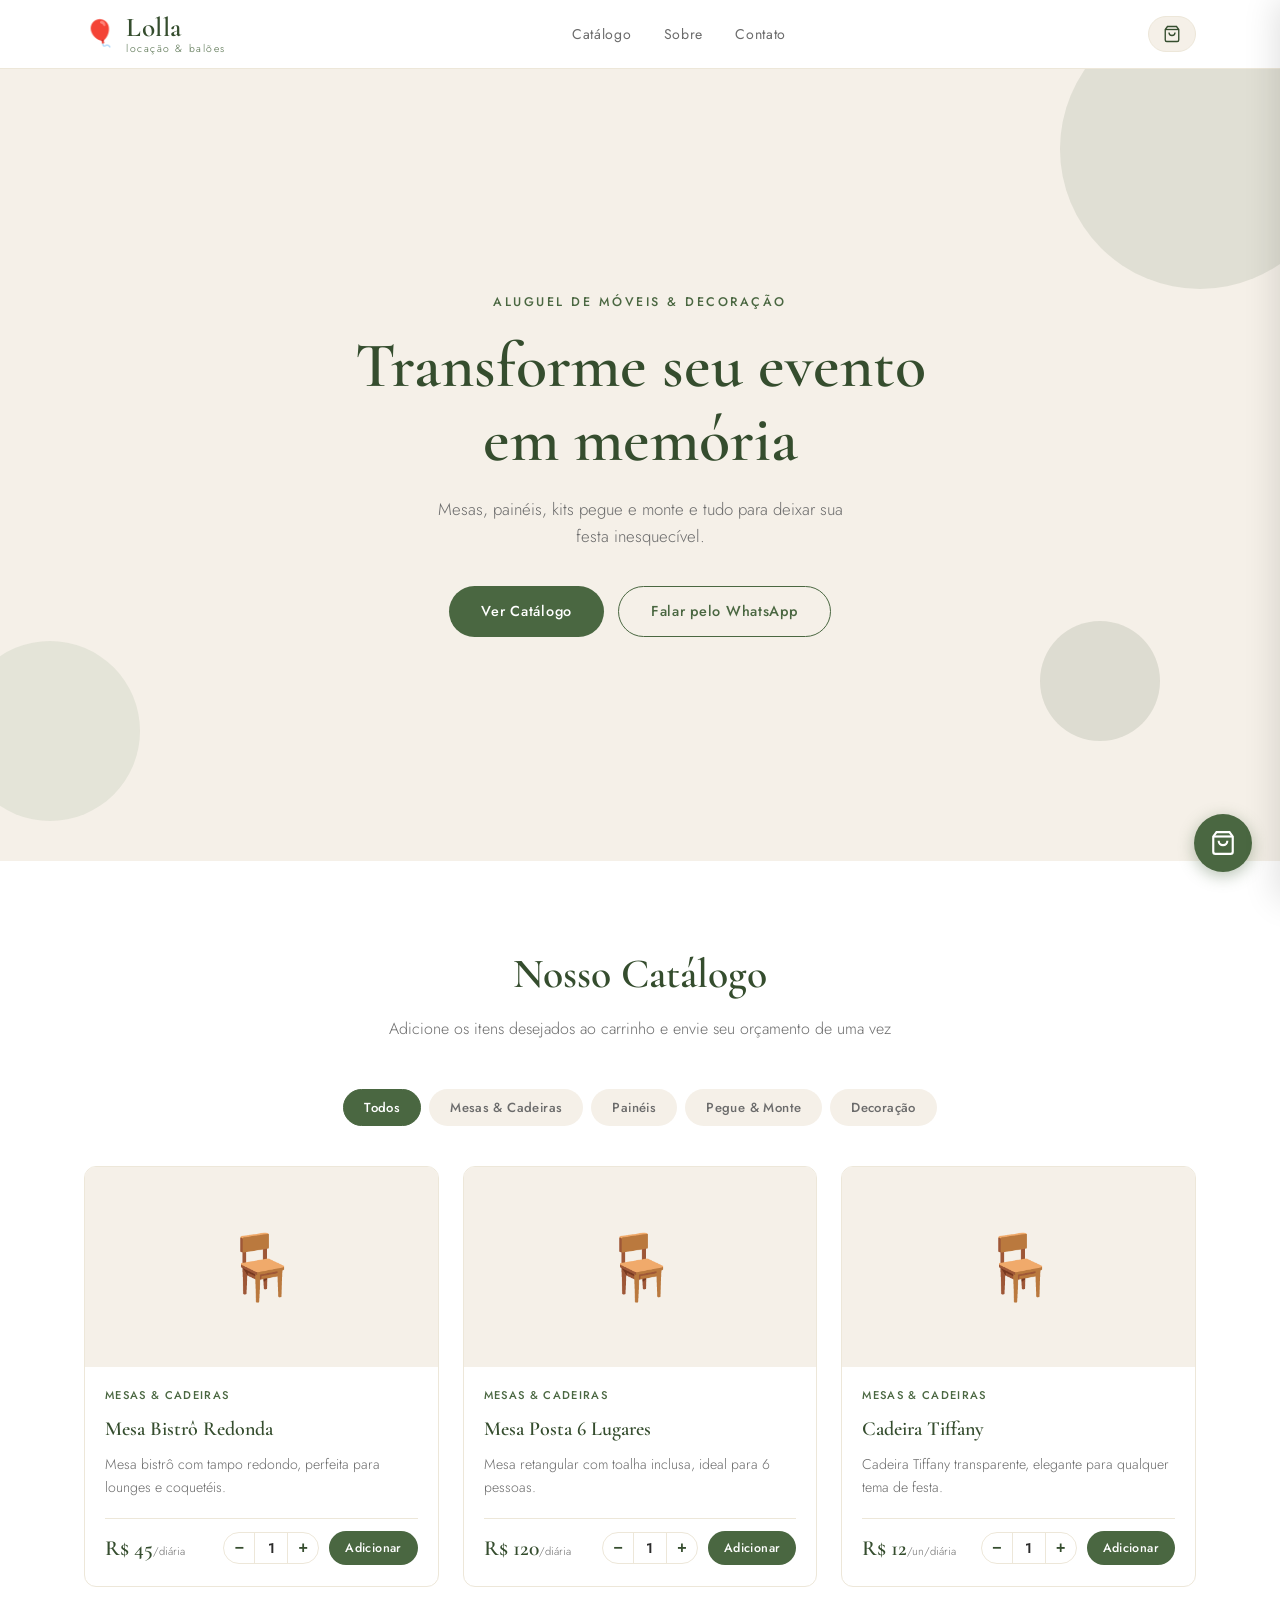
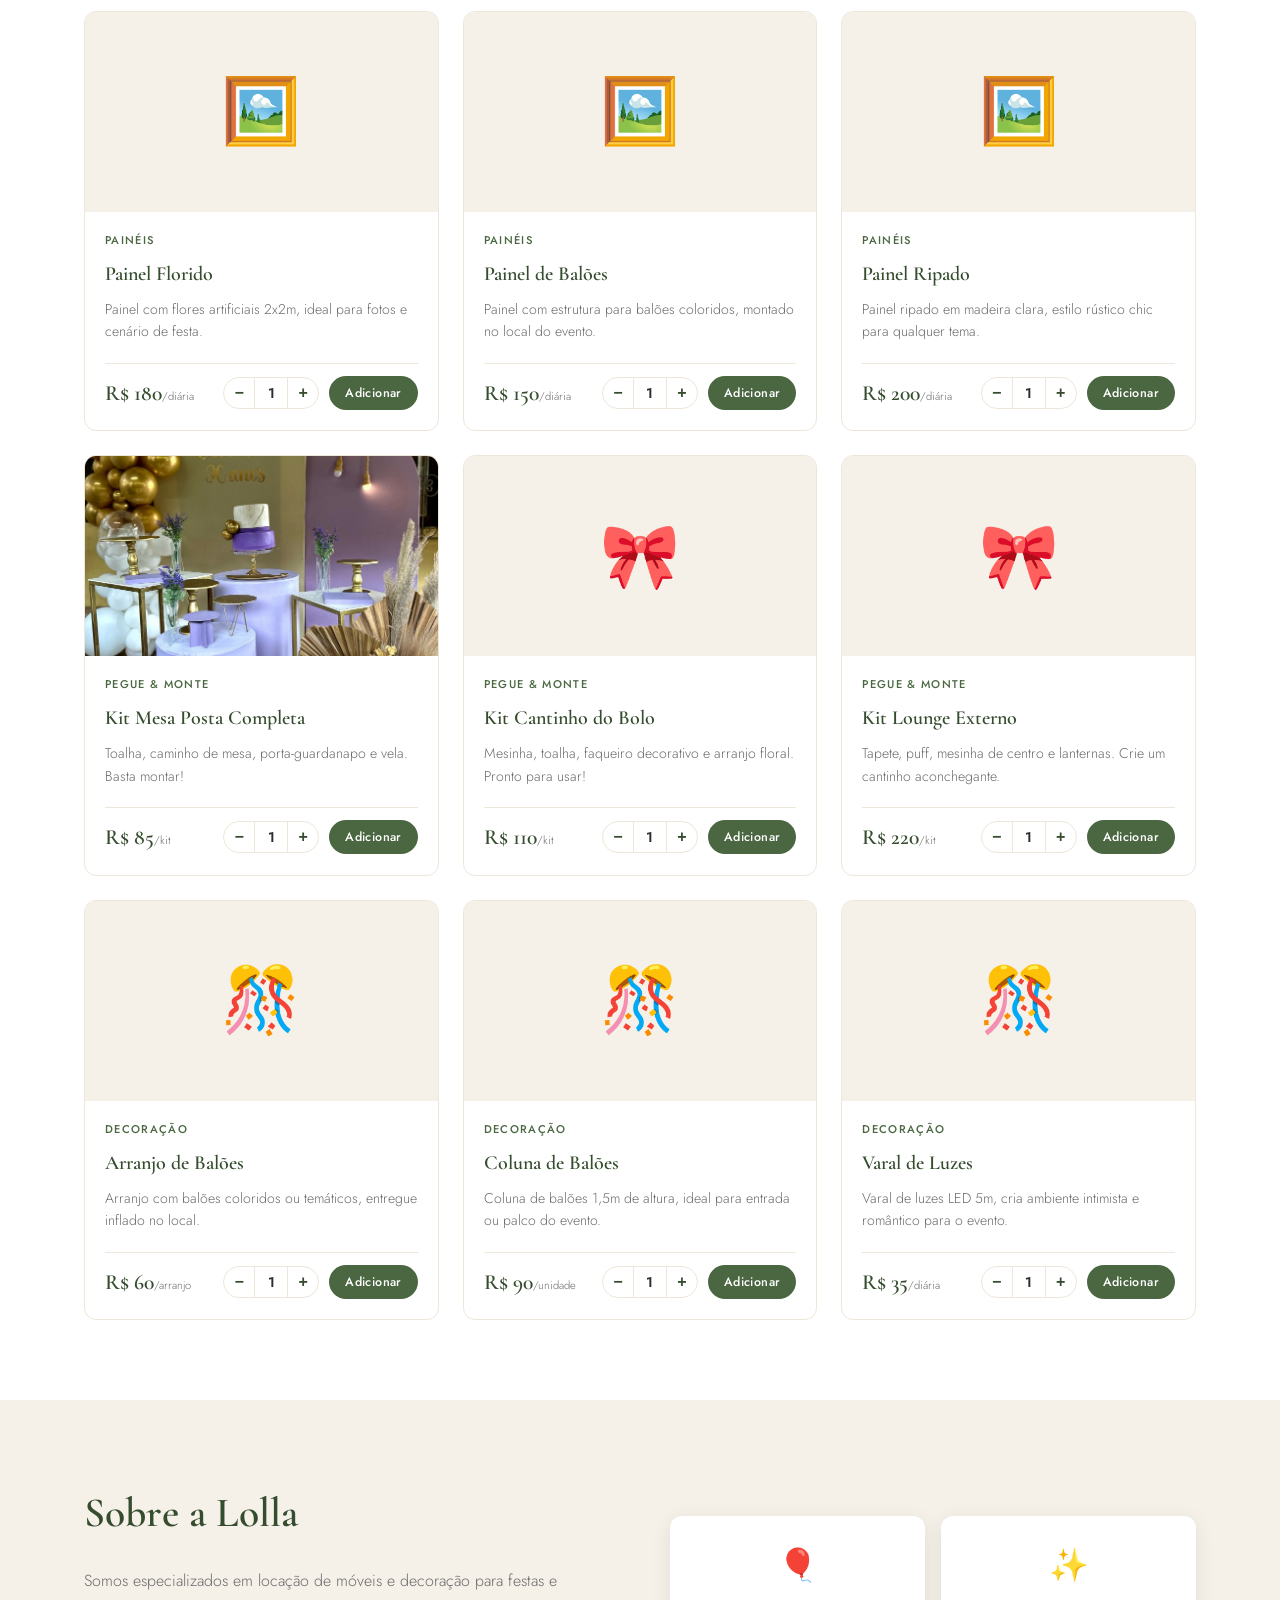
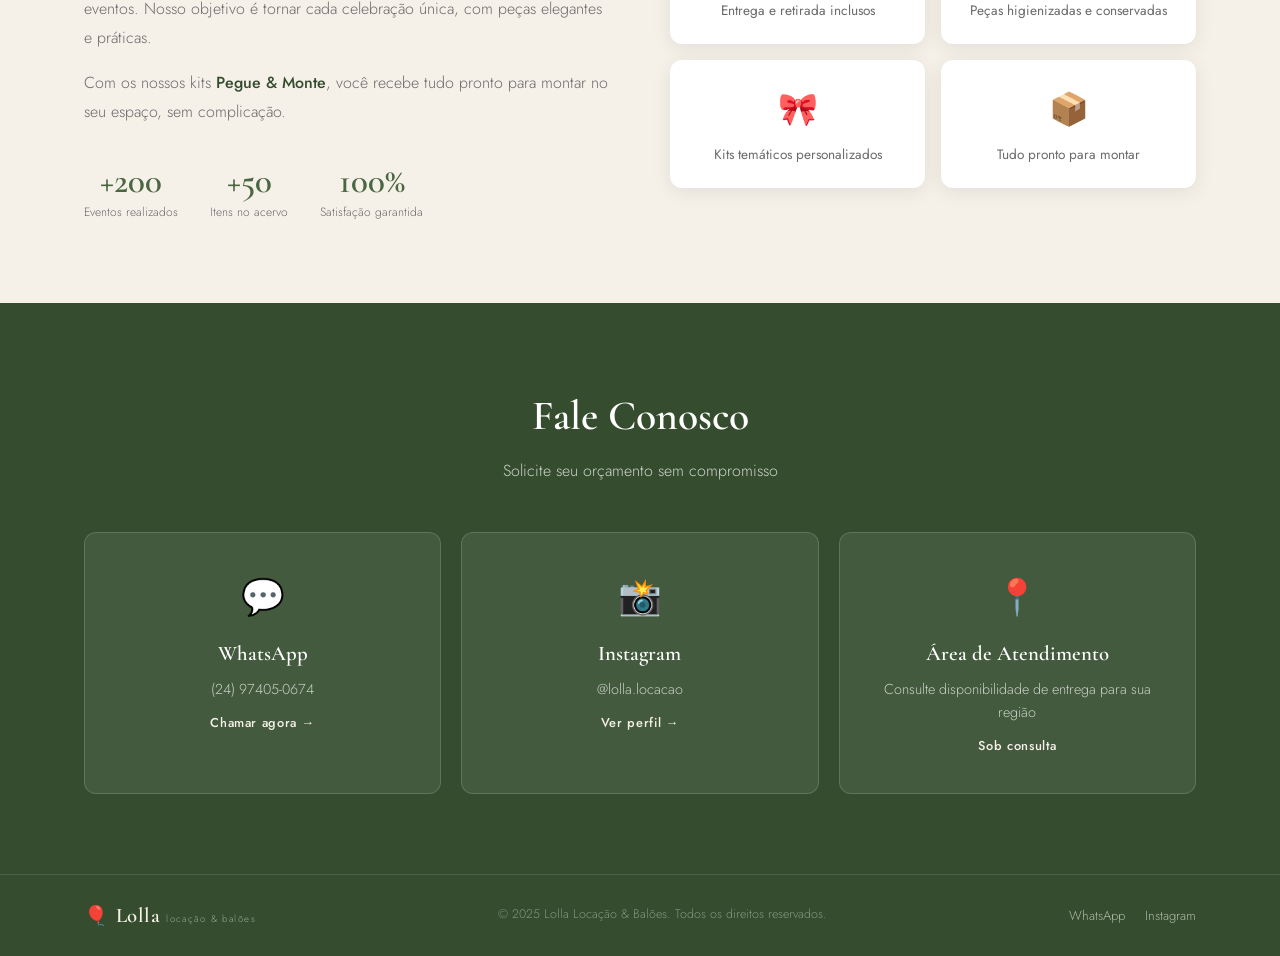
==== commit 24cbba46: "Add files via upload" ====
--- a/index.html
+++ b/index.html
@@ -206,7 +206,7 @@
 
         <!-- PEGUE E MONTE -->
         <div class="product-card" data-category="pegue-e-monte">
-          <div class="product-img emoji">🎀</div>
+          <div class="product-img"><img src="fotos/kit1.jpg" alt="Nome do produto" /></div>
           <div class="product-info">
             <span class="product-tag">Pegue &amp; Monte</span>
             <h3>Kit Mesa Posta Completa</h3>
--- a/style.css
+++ b/style.css
@@ -289,13 +289,23 @@
 
 .product-img {
   background: var(--cream);
-  height: 180px;
+  height: 200px;
   display: flex;
   align-items: center;
   justify-content: center;
+  overflow: hidden;
 }
 .product-img.emoji { font-size: 4rem; }
-.product-img img { width: 100%; height: 100%; object-fit: cover; }
+.product-img img {
+  width: 100%;
+  height: 100%;
+  object-fit: cover;
+  object-position: center;
+  transition: transform 0.4s ease;
+}
+.product-card:hover .product-img img {
+  transform: scale(1.04);
+}
 
 .product-info {
   padding: 20px;
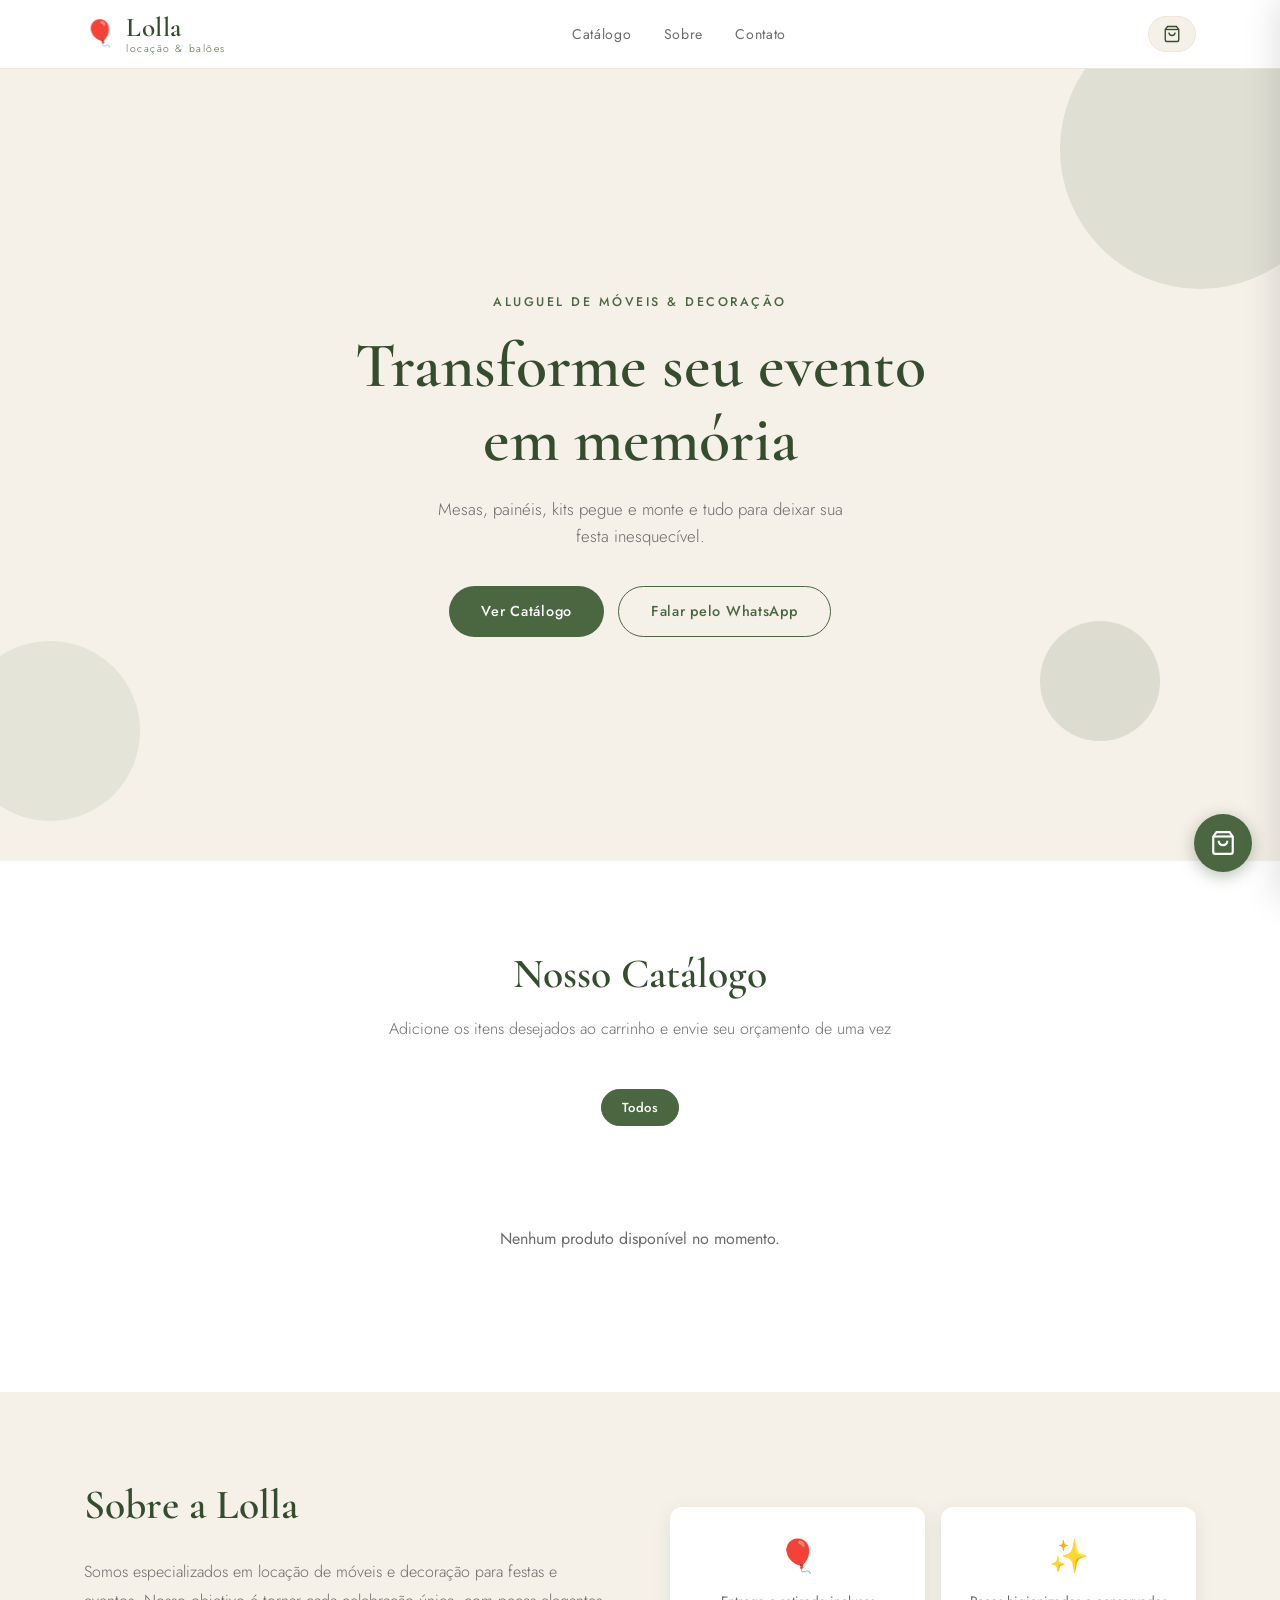
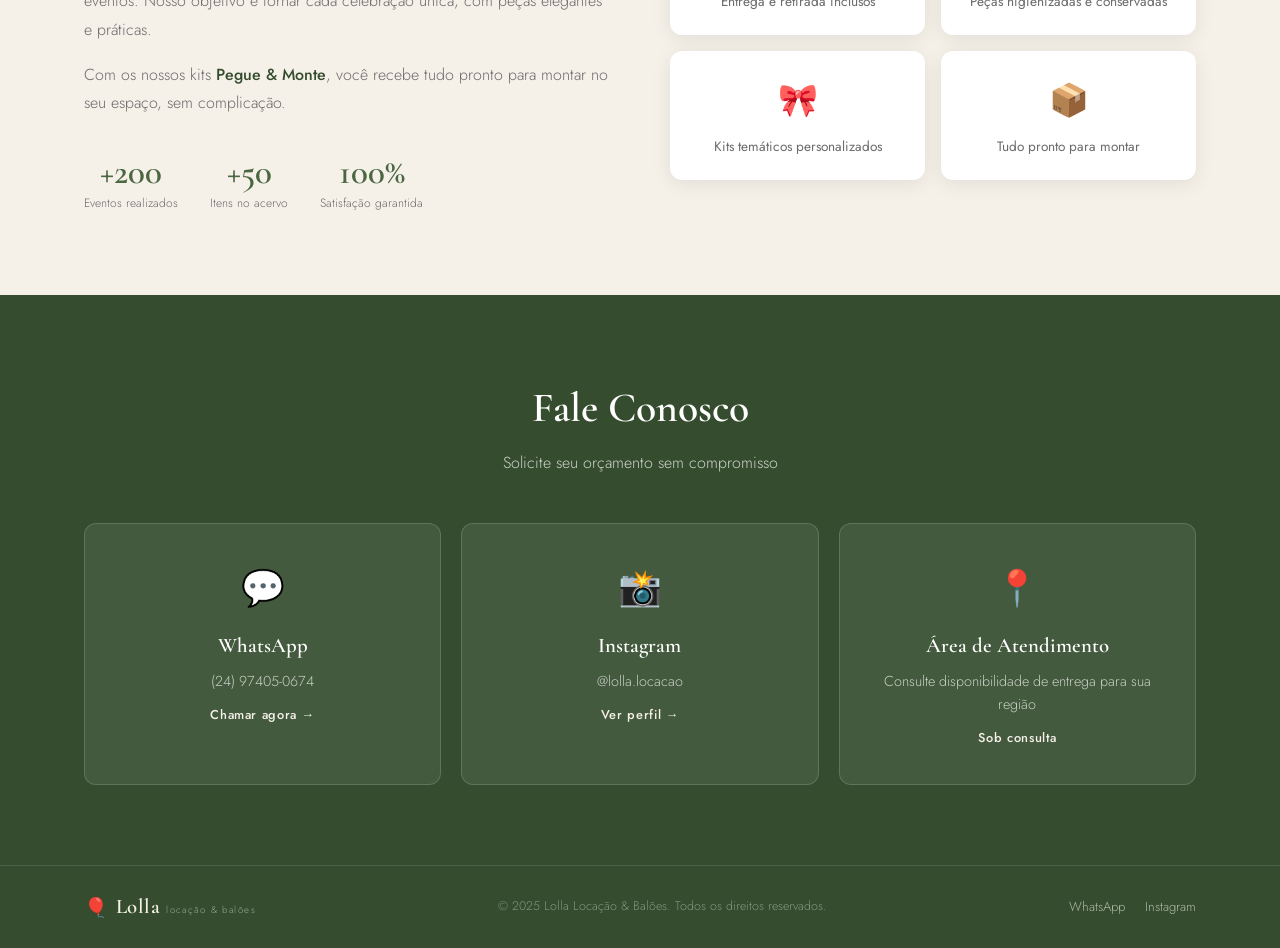
==== commit f58eb24a: "Adiciona gestao dinamica de categorias no admin e no site" ====
--- a/index.html
+++ b/index.html
@@ -73,259 +73,11 @@
       </div>
 
       <div class="filter-bar">
-        <button class="filter-btn active" data-filter="todos">Todos</button>
-        <button class="filter-btn" data-filter="mesas">Mesas &amp; Cadeiras</button>
-        <button class="filter-btn" data-filter="paineis">Painéis</button>
-        <button class="filter-btn" data-filter="pegue-e-monte">Pegue &amp; Monte</button>
-        <button class="filter-btn" data-filter="decoracao">Decoração</button>
+        <!-- Filtros gerados dinamicamente pelo script.js -->
       </div>
 
       <div class="products-grid" id="productsGrid">
-
-        <!-- MESAS & CADEIRAS -->
-        <div class="product-card" data-category="mesas">
-          <div class="product-img emoji">🪑</div>
-          <div class="product-info">
-            <span class="product-tag">Mesas &amp; Cadeiras</span>
-            <h3>Mesa Bistrô Redonda</h3>
-            <p>Mesa bistrô com tampo redondo, perfeita para lounges e coquetéis.</p>
-            <div class="product-footer">
-              <span class="price">R$ 45<small>/diária</small></span>
-              <div class="card-add-row">
-                <div class="card-qty">
-                  <button class="card-qty-btn" onclick="cardQty(this,-1)">−</button>
-                  <input class="card-qty-input" type="number" value="1" min="1" max="999" readonly />
-                  <button class="card-qty-btn" onclick="cardQty(this,1)">+</button>
-                </div>
-                <button class="btn-card" onclick="addToCartFromCard(this,'Mesa Bistrô Redonda',45,'/diária')">Adicionar</button>
-              </div>
-            </div>
-          </div>
-        </div>
-
-        <div class="product-card" data-category="mesas">
-          <div class="product-img emoji">🪑</div>
-          <div class="product-info">
-            <span class="product-tag">Mesas &amp; Cadeiras</span>
-            <h3>Mesa Posta 6 Lugares</h3>
-            <p>Mesa retangular com toalha inclusa, ideal para 6 pessoas.</p>
-            <div class="product-footer">
-              <span class="price">R$ 120<small>/diária</small></span>
-              <div class="card-add-row">
-                <div class="card-qty">
-                  <button class="card-qty-btn" onclick="cardQty(this,-1)">−</button>
-                  <input class="card-qty-input" type="number" value="1" min="1" max="999" readonly />
-                  <button class="card-qty-btn" onclick="cardQty(this,1)">+</button>
-                </div>
-                <button class="btn-card" onclick="addToCartFromCard(this,'Mesa Posta 6 Lugares',120,'/diária')">Adicionar</button>
-              </div>
-            </div>
-          </div>
-        </div>
-
-        <div class="product-card" data-category="mesas">
-          <div class="product-img emoji">🪑</div>
-          <div class="product-info">
-            <span class="product-tag">Mesas &amp; Cadeiras</span>
-            <h3>Cadeira Tiffany</h3>
-            <p>Cadeira Tiffany transparente, elegante para qualquer tema de festa.</p>
-            <div class="product-footer">
-              <span class="price">R$ 12<small>/un/diária</small></span>
-              <div class="card-add-row">
-                <div class="card-qty">
-                  <button class="card-qty-btn" onclick="cardQty(this,-1)">−</button>
-                  <input class="card-qty-input" type="number" value="1" min="1" max="999" readonly />
-                  <button class="card-qty-btn" onclick="cardQty(this,1)">+</button>
-                </div>
-                <button class="btn-card" onclick="addToCartFromCard(this,'Cadeira Tiffany',12,'/un/diária')">Adicionar</button>
-              </div>
-            </div>
-          </div>
-        </div>
-
-        <!-- PAINÉIS -->
-        <div class="product-card" data-category="paineis">
-          <div class="product-img emoji">🖼️</div>
-          <div class="product-info">
-            <span class="product-tag">Painéis</span>
-            <h3>Painel Florido</h3>
-            <p>Painel com flores artificiais 2x2m, ideal para fotos e cenário de festa.</p>
-            <div class="product-footer">
-              <span class="price">R$ 180<small>/diária</small></span>
-              <div class="card-add-row">
-                <div class="card-qty">
-                  <button class="card-qty-btn" onclick="cardQty(this,-1)">−</button>
-                  <input class="card-qty-input" type="number" value="1" min="1" max="999" readonly />
-                  <button class="card-qty-btn" onclick="cardQty(this,1)">+</button>
-                </div>
-                <button class="btn-card" onclick="addToCartFromCard(this,'Painel Florido',180,'/diária')">Adicionar</button>
-              </div>
-            </div>
-          </div>
-        </div>
-
-        <div class="product-card" data-category="paineis">
-          <div class="product-img emoji">🖼️</div>
-          <div class="product-info">
-            <span class="product-tag">Painéis</span>
-            <h3>Painel de Balões</h3>
-            <p>Painel com estrutura para balões coloridos, montado no local do evento.</p>
-            <div class="product-footer">
-              <span class="price">R$ 150<small>/diária</small></span>
-              <div class="card-add-row">
-                <div class="card-qty">
-                  <button class="card-qty-btn" onclick="cardQty(this,-1)">−</button>
-                  <input class="card-qty-input" type="number" value="1" min="1" max="999" readonly />
-                  <button class="card-qty-btn" onclick="cardQty(this,1)">+</button>
-                </div>
-                <button class="btn-card" onclick="addToCartFromCard(this,'Painel de Balões',150,'/diária')">Adicionar</button>
-              </div>
-            </div>
-          </div>
-        </div>
-
-        <div class="product-card" data-category="paineis">
-          <div class="product-img emoji">🖼️</div>
-          <div class="product-info">
-            <span class="product-tag">Painéis</span>
-            <h3>Painel Ripado</h3>
-            <p>Painel ripado em madeira clara, estilo rústico chic para qualquer tema.</p>
-            <div class="product-footer">
-              <span class="price">R$ 200<small>/diária</small></span>
-              <div class="card-add-row">
-                <div class="card-qty">
-                  <button class="card-qty-btn" onclick="cardQty(this,-1)">−</button>
-                  <input class="card-qty-input" type="number" value="1" min="1" max="999" readonly />
-                  <button class="card-qty-btn" onclick="cardQty(this,1)">+</button>
-                </div>
-                <button class="btn-card" onclick="addToCartFromCard(this,'Painel Ripado',200,'/diária')">Adicionar</button>
-              </div>
-            </div>
-          </div>
-        </div>
-
-        <!-- PEGUE E MONTE -->
-        <div class="product-card" data-category="pegue-e-monte">
-          <div class="product-img"><img src="fotos/kit1.jpg" alt="Nome do produto" /></div>
-          <div class="product-info">
-            <span class="product-tag">Pegue &amp; Monte</span>
-            <h3>Kit Mesa Posta Completa</h3>
-            <p>Toalha, caminho de mesa, porta-guardanapo e vela. Basta montar!</p>
-            <div class="product-footer">
-              <span class="price">R$ 85<small>/kit</small></span>
-              <div class="card-add-row">
-                <div class="card-qty">
-                  <button class="card-qty-btn" onclick="cardQty(this,-1)">−</button>
-                  <input class="card-qty-input" type="number" value="1" min="1" max="999" readonly />
-                  <button class="card-qty-btn" onclick="cardQty(this,1)">+</button>
-                </div>
-                <button class="btn-card" onclick="addToCartFromCard(this,'Kit Mesa Posta Completa',85,'/kit')">Adicionar</button>
-              </div>
-            </div>
-          </div>
-        </div>
-
-        <div class="product-card" data-category="pegue-e-monte">
-          <div class="product-img emoji">🎀</div>
-          <div class="product-info">
-            <span class="product-tag">Pegue &amp; Monte</span>
-            <h3>Kit Cantinho do Bolo</h3>
-            <p>Mesinha, toalha, faqueiro decorativo e arranjo floral. Pronto para usar!</p>
-            <div class="product-footer">
-              <span class="price">R$ 110<small>/kit</small></span>
-              <div class="card-add-row">
-                <div class="card-qty">
-                  <button class="card-qty-btn" onclick="cardQty(this,-1)">−</button>
-                  <input class="card-qty-input" type="number" value="1" min="1" max="999" readonly />
-                  <button class="card-qty-btn" onclick="cardQty(this,1)">+</button>
-                </div>
-                <button class="btn-card" onclick="addToCartFromCard(this,'Kit Cantinho do Bolo',110,'/kit')">Adicionar</button>
-              </div>
-            </div>
-          </div>
-        </div>
-
-        <div class="product-card" data-category="pegue-e-monte">
-          <div class="product-img emoji">🎀</div>
-          <div class="product-info">
-            <span class="product-tag">Pegue &amp; Monte</span>
-            <h3>Kit Lounge Externo</h3>
-            <p>Tapete, puff, mesinha de centro e lanternas. Crie um cantinho aconchegante.</p>
-            <div class="product-footer">
-              <span class="price">R$ 220<small>/kit</small></span>
-              <div class="card-add-row">
-                <div class="card-qty">
-                  <button class="card-qty-btn" onclick="cardQty(this,-1)">−</button>
-                  <input class="card-qty-input" type="number" value="1" min="1" max="999" readonly />
-                  <button class="card-qty-btn" onclick="cardQty(this,1)">+</button>
-                </div>
-                <button class="btn-card" onclick="addToCartFromCard(this,'Kit Lounge Externo',220,'/kit')">Adicionar</button>
-              </div>
-            </div>
-          </div>
-        </div>
-
-        <!-- DECORAÇÃO -->
-        <div class="product-card" data-category="decoracao">
-          <div class="product-img emoji">🎊</div>
-          <div class="product-info">
-            <span class="product-tag">Decoração</span>
-            <h3>Arranjo de Balões</h3>
-            <p>Arranjo com balões coloridos ou temáticos, entregue inflado no local.</p>
-            <div class="product-footer">
-              <span class="price">R$ 60<small>/arranjo</small></span>
-              <div class="card-add-row">
-                <div class="card-qty">
-                  <button class="card-qty-btn" onclick="cardQty(this,-1)">−</button>
-                  <input class="card-qty-input" type="number" value="1" min="1" max="999" readonly />
-                  <button class="card-qty-btn" onclick="cardQty(this,1)">+</button>
-                </div>
-                <button class="btn-card" onclick="addToCartFromCard(this,'Arranjo de Balões',60,'/arranjo')">Adicionar</button>
-              </div>
-            </div>
-          </div>
-        </div>
-
-        <div class="product-card" data-category="decoracao">
-          <div class="product-img emoji">🎊</div>
-          <div class="product-info">
-            <span class="product-tag">Decoração</span>
-            <h3>Coluna de Balões</h3>
-            <p>Coluna de balões 1,5m de altura, ideal para entrada ou palco do evento.</p>
-            <div class="product-footer">
-              <span class="price">R$ 90<small>/unidade</small></span>
-              <div class="card-add-row">
-                <div class="card-qty">
-                  <button class="card-qty-btn" onclick="cardQty(this,-1)">−</button>
-                  <input class="card-qty-input" type="number" value="1" min="1" max="999" readonly />
-                  <button class="card-qty-btn" onclick="cardQty(this,1)">+</button>
-                </div>
-                <button class="btn-card" onclick="addToCartFromCard(this,'Coluna de Balões',90,'/unidade')">Adicionar</button>
-              </div>
-            </div>
-          </div>
-        </div>
-
-        <div class="product-card" data-category="decoracao">
-          <div class="product-img emoji">🎊</div>
-          <div class="product-info">
-            <span class="product-tag">Decoração</span>
-            <h3>Varal de Luzes</h3>
-            <p>Varal de luzes LED 5m, cria ambiente intimista e romântico para o evento.</p>
-            <div class="product-footer">
-              <span class="price">R$ 35<small>/diária</small></span>
-              <div class="card-add-row">
-                <div class="card-qty">
-                  <button class="card-qty-btn" onclick="cardQty(this,-1)">−</button>
-                  <input class="card-qty-input" type="number" value="1" min="1" max="999" readonly />
-                  <button class="card-qty-btn" onclick="cardQty(this,1)">+</button>
-                </div>
-                <button class="btn-card" onclick="addToCartFromCard(this,'Varal de Luzes',35,'/diária')">Adicionar</button>
-              </div>
-            </div>
-          </div>
-        </div>
-
+        <!-- Produtos renderizados dinamicamente pelo script.js -->
       </div>
     </div>
   </section>
@@ -456,6 +208,13 @@
     <span class="cart-bubble" id="cartBubble">Item adicionado!</span>
   </button>
 
+  <!-- LIGHTBOX -->
+  <div class="lightbox" id="lightbox" onclick="closeLightbox()">
+    <button class="lightbox-close" onclick="closeLightbox()" aria-label="Fechar">✕</button>
+    <img id="lightboxImg" src="" alt="" onclick="event.stopPropagation()" />
+    <p class="lightbox-caption" id="lightboxCaption"></p>
+  </div>
+
   <script src="script.js"></script>
 </body>
 </html>
--- a/style.css
+++ b/style.css
@@ -302,6 +302,7 @@
   object-fit: cover;
   object-position: center;
   transition: transform 0.4s ease;
+  cursor: zoom-in;
 }
 .product-card:hover .product-img img {
   transform: scale(1.04);
@@ -966,3 +967,95 @@
   opacity: 1;
   transform: translateY(0);
 }
+
+.loading-products {
+  grid-column: 1 / -1;
+  text-align: center;
+  padding: 60px 0;
+  color: var(--text-light);
+  font-size: 0.95rem;
+  font-weight: 300;
+}
+
+.product-stock {
+  font-size: 0.75rem;
+  font-weight: 500;
+  color: var(--green);
+  display: inline-block;
+}
+.product-stock.out {
+  color: #c0392b;
+}
+
+.btn-card:disabled,
+.card-qty-btn:disabled,
+.card-qty-input:disabled {
+  opacity: 0.4;
+  cursor: not-allowed;
+}
+
+/* ===== LIGHTBOX ===== */
+.lightbox {
+  display: none;
+  position: fixed;
+  inset: 0;
+  z-index: 1000;
+  background: rgba(0, 0, 0, 0.88);
+  backdrop-filter: blur(4px);
+  align-items: center;
+  justify-content: center;
+  flex-direction: column;
+  gap: 16px;
+  padding: 24px;
+  cursor: zoom-out;
+}
+.lightbox.open {
+  display: flex;
+  animation: lbFadeIn 0.2s ease;
+}
+@keyframes lbFadeIn {
+  from { opacity: 0; }
+  to   { opacity: 1; }
+}
+
+.lightbox img {
+  max-width: min(90vw, 900px);
+  max-height: 80vh;
+  border-radius: 10px;
+  object-fit: contain;
+  box-shadow: 0 8px 48px rgba(0,0,0,0.6);
+  cursor: default;
+  animation: lbZoomIn 0.22s ease;
+}
+@keyframes lbZoomIn {
+  from { transform: scale(0.92); opacity: 0; }
+  to   { transform: scale(1);    opacity: 1; }
+}
+
+.lightbox-caption {
+  color: rgba(255,255,255,0.75);
+  font-family: 'Jost', sans-serif;
+  font-size: 0.9rem;
+  font-weight: 300;
+  letter-spacing: 0.04em;
+  text-align: center;
+}
+
+.lightbox-close {
+  position: absolute;
+  top: 20px;
+  right: 24px;
+  background: rgba(255,255,255,0.12);
+  border: none;
+  color: white;
+  font-size: 1.1rem;
+  width: 38px;
+  height: 38px;
+  border-radius: 50%;
+  cursor: pointer;
+  display: flex;
+  align-items: center;
+  justify-content: center;
+  transition: background 0.2s ease;
+}
+.lightbox-close:hover { background: rgba(255,255,255,0.25); }
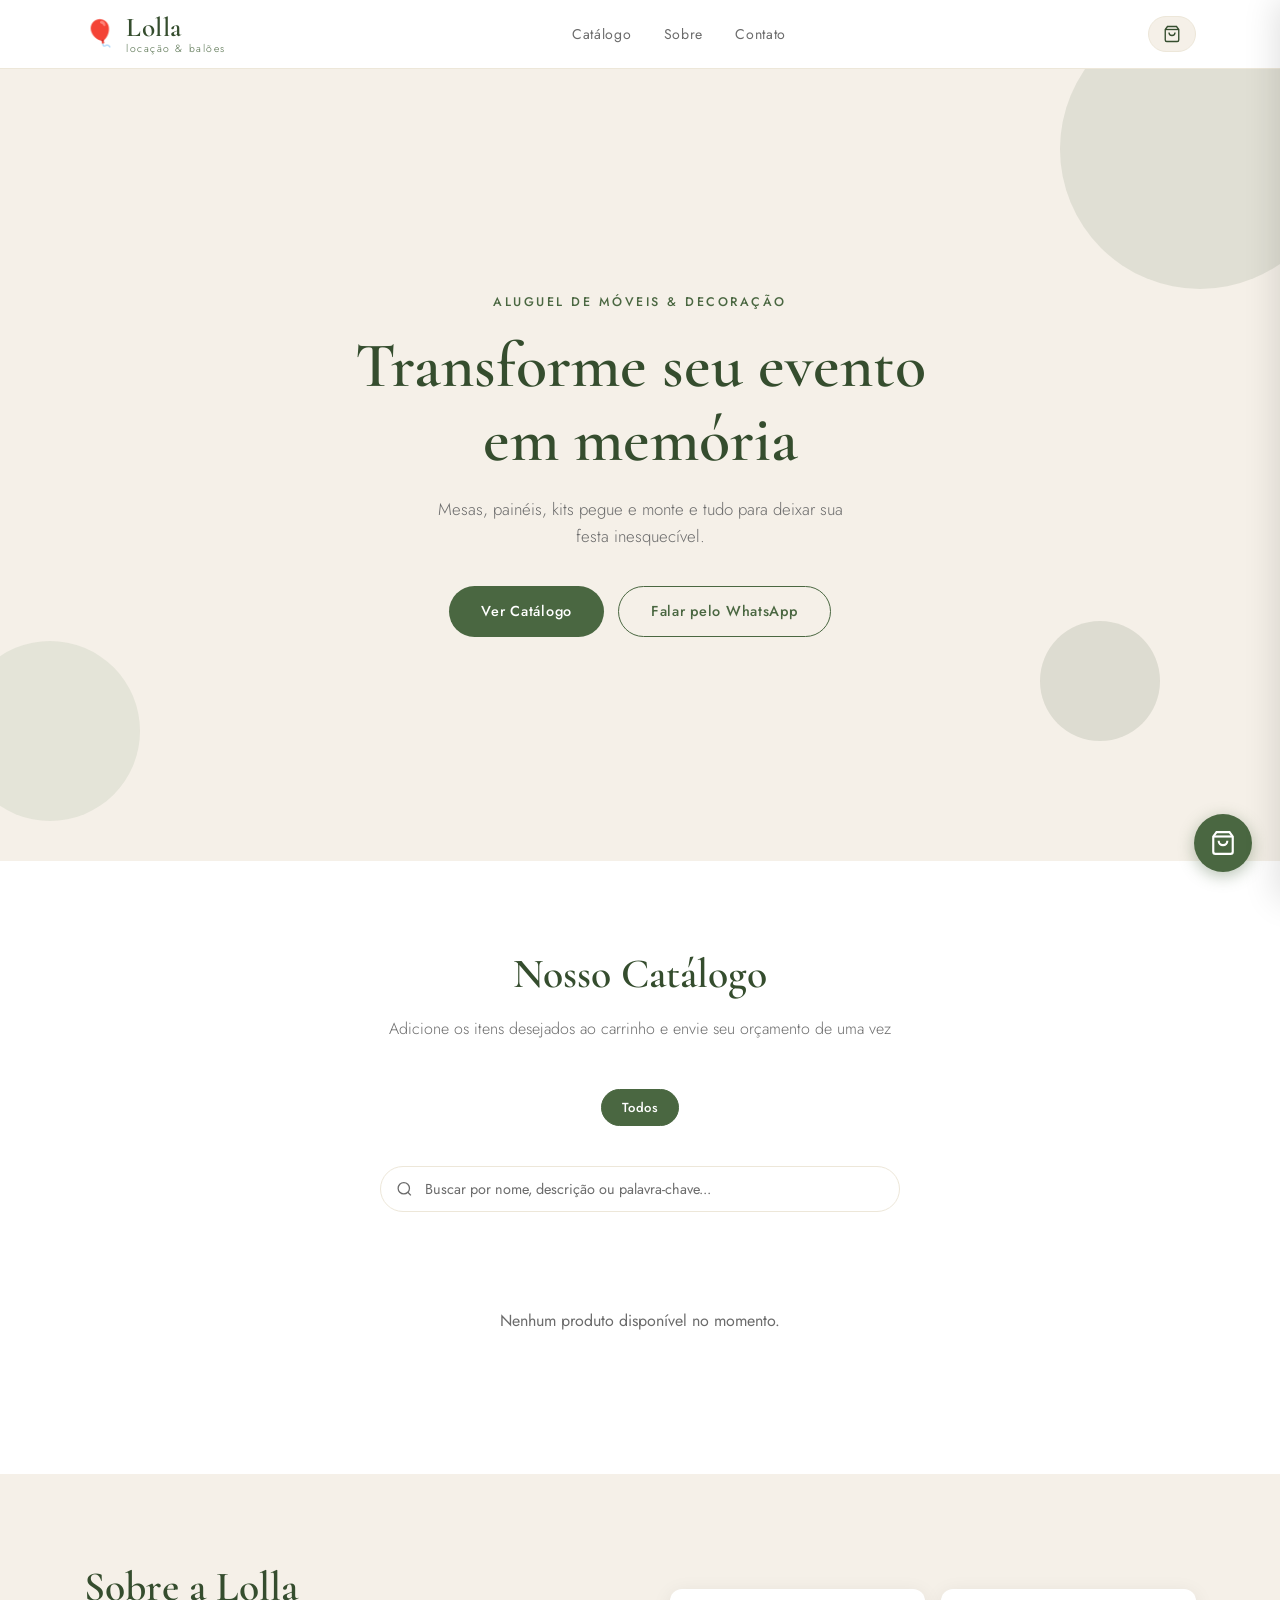
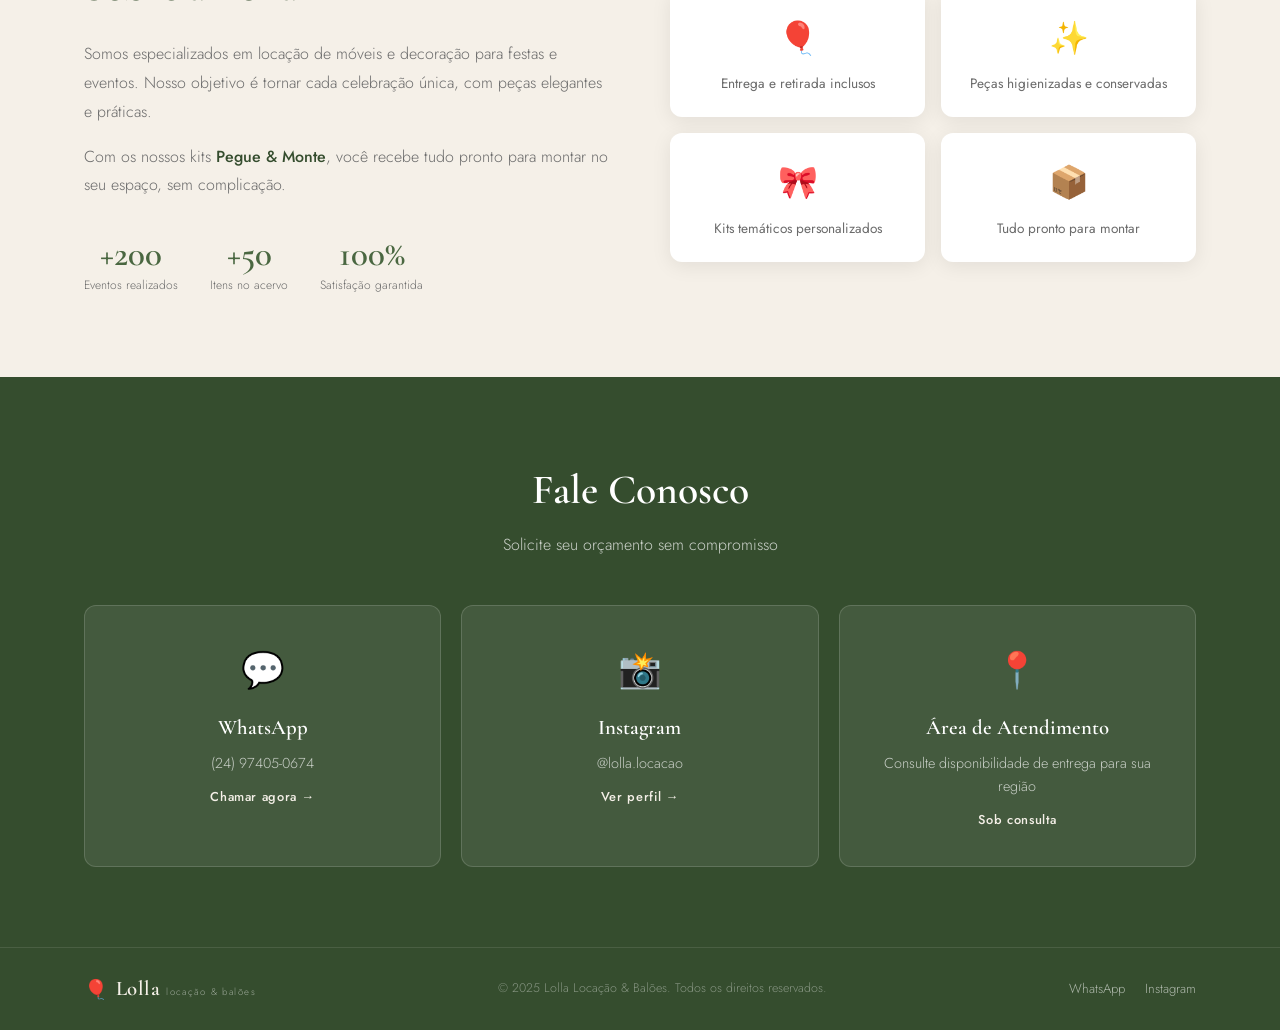
==== commit aee1d7b8: "Adiciona busca por nome, descricao e keywords ocultas" ====
--- a/index.html
+++ b/index.html
@@ -74,6 +74,14 @@
 
       <div class="filter-bar">
         <!-- Filtros gerados dinamicamente pelo script.js -->
+      </div>
+
+      <div class="search-wrap">
+        <div class="search-box">
+          <svg class="search-icon" viewBox="0 0 24 24" fill="none" stroke="currentColor" stroke-width="1.8"><circle cx="11" cy="11" r="8"/><path d="m21 21-4.35-4.35"/></svg>
+          <input type="search" id="searchInput" placeholder="Buscar por nome, descrição ou palavra-chave..." autocomplete="off" />
+          <button class="search-clear" id="searchClear" aria-label="Limpar busca">✕</button>
+        </div>
       </div>
 
       <div class="products-grid" id="productsGrid">
--- a/style.css
+++ b/style.css
@@ -314,6 +314,12 @@
   display: flex;
   flex-direction: column;
   gap: 8px;
+}
+
+.product-tags-row {
+  display: flex;
+  flex-wrap: wrap;
+  gap: 4px;
 }
 
 .product-tag {
@@ -968,6 +974,77 @@
   transform: translateY(0);
 }
 
+/* ===== BUSCA ===== */
+.search-wrap {
+  display: flex;
+  justify-content: center;
+  margin-bottom: 36px;
+}
+
+.search-box {
+  position: relative;
+  width: 100%;
+  max-width: 520px;
+}
+
+.search-icon {
+  position: absolute;
+  left: 16px;
+  top: 50%;
+  transform: translateY(-50%);
+  width: 17px;
+  height: 17px;
+  color: var(--text-light);
+  pointer-events: none;
+  flex-shrink: 0;
+}
+
+#searchInput {
+  width: 100%;
+  padding: 12px 44px 12px 44px;
+  border: 1.5px solid var(--cream-dark);
+  border-radius: 50px;
+  font-size: 0.9rem;
+  font-family: 'Jost', sans-serif;
+  color: var(--text);
+  background: var(--white);
+  outline: none;
+  transition: border-color var(--transition), box-shadow var(--transition);
+}
+#searchInput:focus {
+  border-color: var(--green);
+  box-shadow: 0 0 0 3px rgba(74,103,65,0.1);
+}
+#searchInput::placeholder { color: var(--text-light); }
+
+.search-clear {
+  position: absolute;
+  right: 14px;
+  top: 50%;
+  transform: translateY(-50%);
+  background: none;
+  border: none;
+  color: var(--text-light);
+  font-size: 0.8rem;
+  cursor: pointer;
+  padding: 4px 6px;
+  border-radius: 50%;
+  display: none;
+  transition: background var(--transition), color var(--transition);
+}
+.search-clear:hover { background: var(--cream); color: var(--text); }
+.search-clear.visible { display: block; }
+
+.no-results {
+  grid-column: 1 / -1;
+  text-align: center;
+  padding: 60px 0;
+  color: var(--text-light);
+  font-weight: 300;
+}
+.no-results strong { color: var(--green-dark); font-weight: 500; }
+
+/* ===== BUSCA ===== */
 .loading-products {
   grid-column: 1 / -1;
   text-align: center;
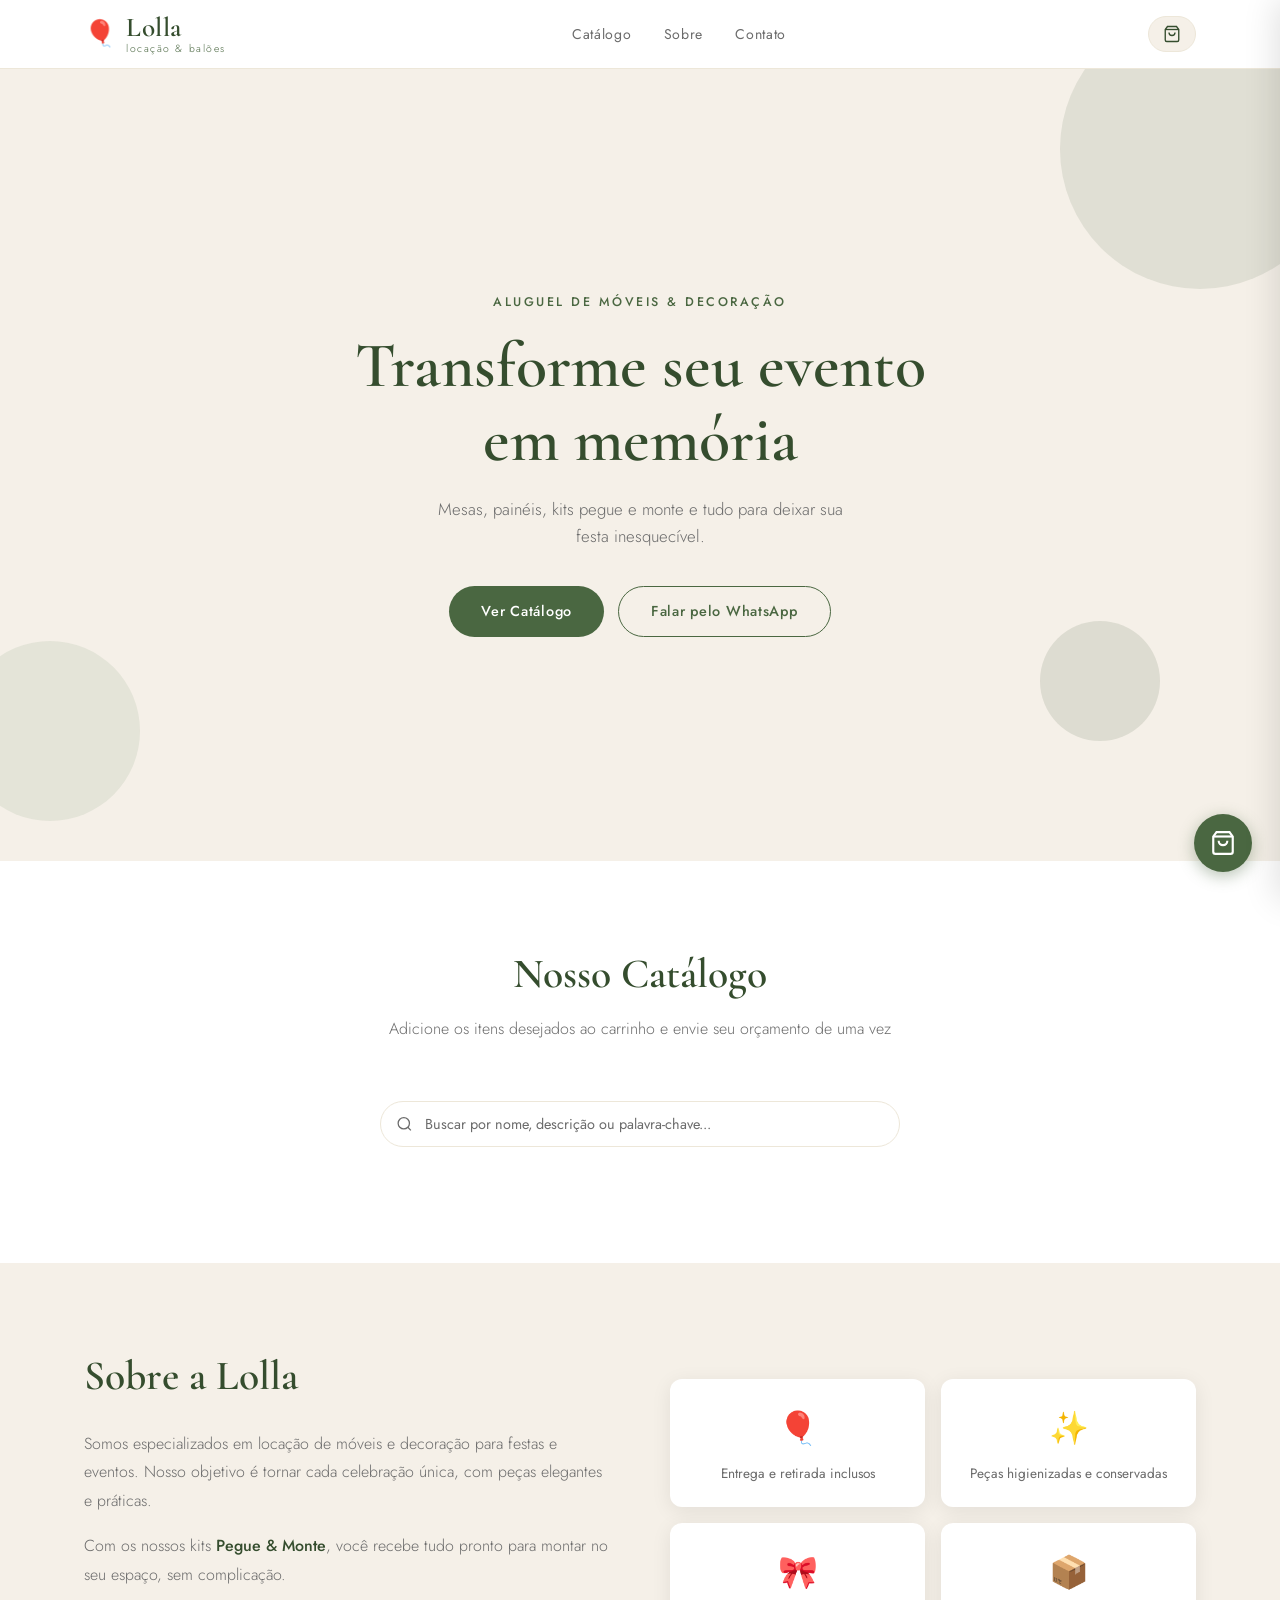
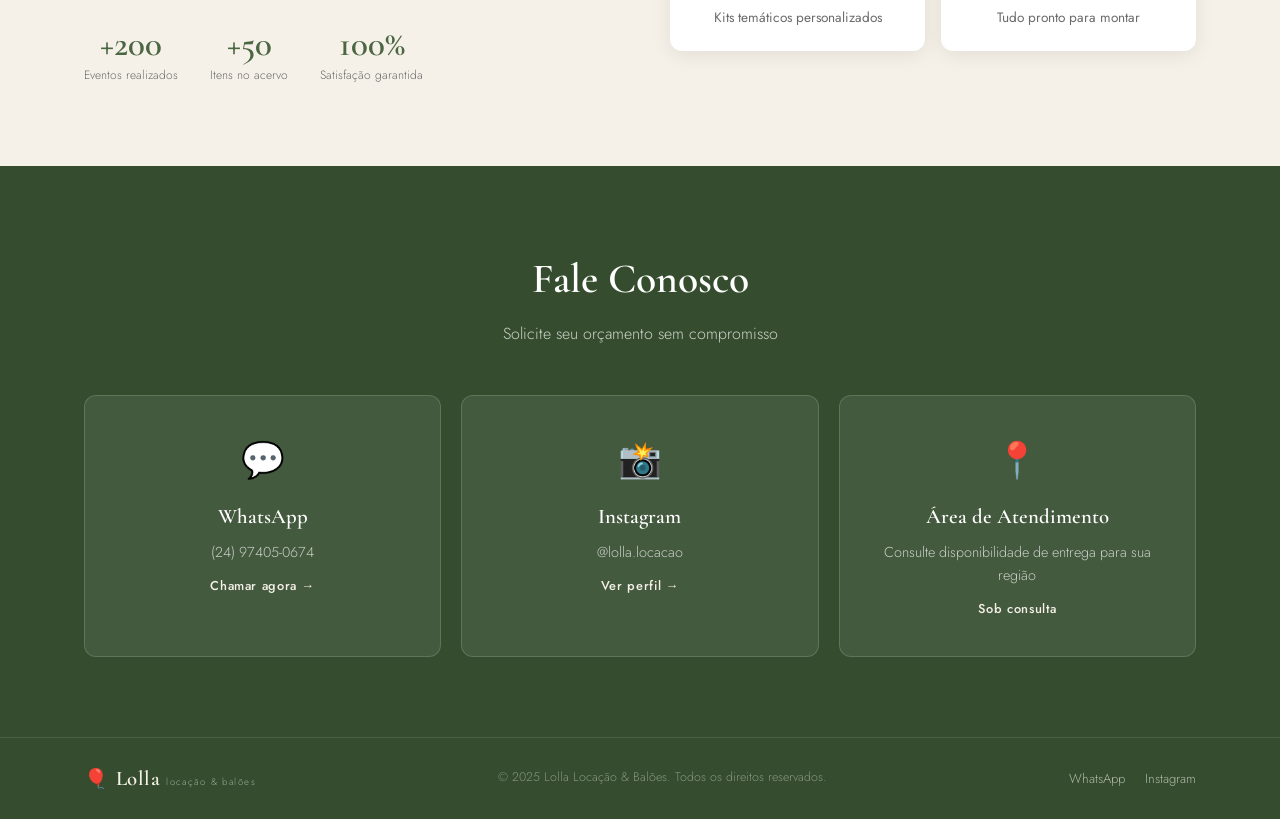
==== commit 2b0877c2: "Adiciona suporte a subcategorias com filtro dinamico no site" ====
--- a/index.html
+++ b/index.html
@@ -74,6 +74,10 @@
 
       <div class="filter-bar">
         <!-- Filtros gerados dinamicamente pelo script.js -->
+      </div>
+
+      <div class="subfilter-bar">
+        <!-- Subcategorias geradas dinamicamente -->
       </div>
 
       <div class="search-wrap">
--- a/style.css
+++ b/style.css
@@ -243,7 +243,45 @@
   gap: 8px;
   flex-wrap: wrap;
   justify-content: center;
-  margin-bottom: 40px;
+  margin-bottom: 12px;
+}
+
+/* Subcategorias */
+.subfilter-bar {
+  display: none;
+  gap: 6px;
+  flex-wrap: wrap;
+  justify-content: center;
+  margin-bottom: 32px;
+  padding: 12px 16px;
+  background: var(--cream);
+  border-radius: var(--radius);
+  animation: fadeSlideDown 0.2s ease;
+}
+
+@keyframes fadeSlideDown {
+  from { opacity: 0; transform: translateY(-6px); }
+  to   { opacity: 1; transform: translateY(0); }
+}
+
+.subfilter-btn {
+  background: var(--white);
+  border: 1.5px solid var(--cream-dark);
+  color: var(--text-light);
+  padding: 6px 16px;
+  border-radius: 50px;
+  font-size: 0.78rem;
+  font-weight: 500;
+  cursor: pointer;
+  font-family: 'Jost', sans-serif;
+  transition: all var(--transition);
+  letter-spacing: 0.03em;
+}
+.subfilter-btn:hover { border-color: var(--green); color: var(--green); }
+.subfilter-btn.active {
+  background: var(--green-light);
+  color: var(--white);
+  border-color: var(--green-light);
 }
 .filter-btn {
   background: var(--cream);
